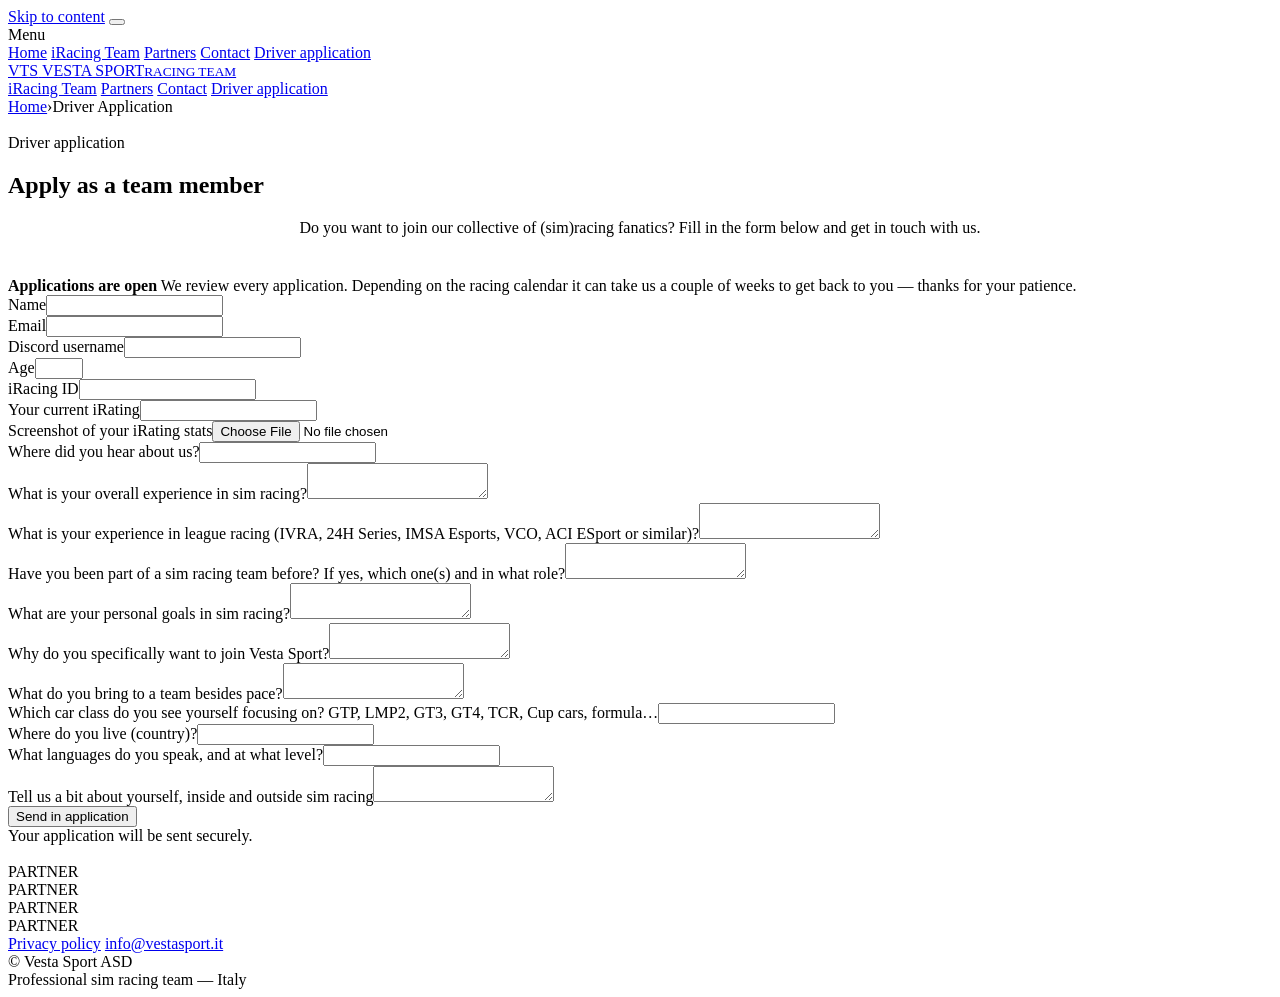
==== apply.html @ 76dfad9a "Add files via upload" ====
<!doctype html>
<html lang="en">
<head>
<meta charset="utf-8">
<meta name="viewport" content="width=device-width, initial-scale=1">
<title>Driver Application » Vesta Sport</title>
<meta name="description" content="Apply to race for Vesta Sport as a driver, engineer or spotter.">
<meta property="og:title" content="Driver Application » Vesta Sport">
<meta property="og:description" content="Apply to race for Vesta Sport as a driver, engineer or spotter.">
<meta property="og:type" content="website">
<link rel="preconnect" href="https://fonts.googleapis.com">
<link rel="preconnect" href="https://fonts.gstatic.com" crossorigin>
<link href="https://fonts.googleapis.com/css2?family=Poppins:wght@400;500;600;700;800&display=swap" rel="stylesheet">
<link rel="stylesheet" href="assets/style.css">
<link rel="icon" href="data:image/svg+xml,%3Csvg xmlns='http://www.w3.org/2000/svg' viewBox='0 0 64 64'%3E%3Cdefs%3E%3ClinearGradient id='g' x1='0' y1='0' x2='1' y2='1'%3E%3Cstop offset='0' stop-color='%230a1a4a'/%3E%3Cstop offset='.5' stop-color='%232f62ff'/%3E%3Cstop offset='1' stop-color='%23e0102b'/%3E%3C/linearGradient%3E%3C/defs%3E%3Crect width='64' height='64' rx='8' fill='url(%23g)'/%3E%3Cpath d='M16 20h8l8 18 8-18h8L34 48h-4z' fill='white'/%3E%3C/svg%3E">
</head>
<body>
<a class="skip" href="#main">Skip to content</a>

<button class="drawer-btn" id="drawerBtn" aria-label="Open navigation menu" aria-expanded="false" aria-controls="drawer">
  <i></i><i></i><i></i>
</button>
<div class="scrim" id="scrim"></div>
<nav class="drawer" id="drawer" aria-label="Main">
  <div class="lbl">Menu</div>
  <a href="index.html">Home</a>
    <a href="team.html">iRacing Team</a>
    <a href="partners.html">Partners</a>
    <a href="contact.html">Contact</a>
    <a href="apply.html">Driver application</a>
</nav>

<div class="topbar">
  <div class="wrap">
    <a class="logo" href="index.html">
      <span class="tile">VTS</span>
      <span class="name">VESTA SPORT<small>RACING TEAM</small></span>
    </a>
    <nav class="mainnav" aria-label="Primary">
        <a href="team.html">iRacing Team</a>
        <a href="partners.html">Partners</a>
        <a href="contact.html">Contact</a>
        <a href="apply.html" aria-current="page">Driver application</a></nav>
  </div>
</div>
<main id="main">
<div class="crumbs">
  <div class="wrap"><a href="index.html">Home</a><span class="sep">&rsaquo;</span><span>Driver Application</span></div>
</div>

<section class="hero page">
  <!-- HERO IMAGE - swap assets/img/apply-hero.jpg for your own photo -->
  <div class="hero-media"><img src="assets/img/apply-hero.jpg" alt=""></div>
  <div class="hero-inner">
    <div class="kicker">Driver application</div><h1>Apply as a team member</h1>
  </div>
</section>

<section class="sec">
  <div class="wrap form">
    <p class="rv" style="text-align:center;color:var(--grey);margin-bottom:40px">Do you want to join our collective of (sim)racing fanatics? Fill in the form below and get in touch with us.</p>

    <!-- OPTIONAL NOTICE - delete this block when not needed -->
    <div class="notice rv">
      <b>Applications are open</b>
      We review every application. Depending on the racing calendar it can take us a couple of weeks to get back to you &mdash; thanks for your patience.
    </div>

    <form class="rv" data-demo>
      <div class="frow">
        <div class="field"><label for="f-name">Name</label><input id="f-name" name="name" required></div>
        <div class="field"><label for="f-mail">Email</label><input id="f-mail" name="email" type="email" required></div>
      </div>
      <div class="frow">
        <div class="field"><label for="f-dis">Discord username</label><input id="f-dis" name="discord"></div>
        <div class="field"><label for="f-age">Age</label><input id="f-age" name="age" type="number" min="14" max="99"></div>
      </div>
      <div class="frow">
        <div class="field"><label for="f-id">iRacing ID</label><input id="f-id" name="iracing_id"></div>
        <div class="field"><label for="f-ir">Your current iRating</label><input id="f-ir" name="irating"></div>
      </div>
      <div class="field"><label for="f-shot">Screenshot of your iRating stats</label><input id="f-shot" name="screenshot" type="file" accept="image/*"></div>
      <div class="field"><label for="f-hear">Where did you hear about us?</label><input id="f-hear" name="source"></div>
      <div class="field"><label for="f-exp">What is your overall experience in sim racing?</label><textarea id="f-exp" name="experience"></textarea></div>
      <div class="field"><label for="f-league">What is your experience in league racing (IVRA, 24H Series, IMSA Esports, VCO, ACI ESport or similar)?</label><textarea id="f-league" name="leagues"></textarea></div>
      <div class="field"><label for="f-teams">Have you been part of a sim racing team before? If yes, which one(s) and in what role?</label><textarea id="f-teams" name="teams"></textarea></div>
      <div class="field"><label for="f-goals">What are your personal goals in sim racing?</label><textarea id="f-goals" name="goals"></textarea></div>
      <div class="field"><label for="f-why">Why do you specifically want to join Vesta Sport?</label><textarea id="f-why" name="why"></textarea></div>
      <div class="field"><label for="f-bring">What do you bring to a team besides pace?</label><textarea id="f-bring" name="bring"></textarea></div>
      <div class="field"><label for="f-class">Which car class do you see yourself focusing on? GTP, LMP2, GT3, GT4, TCR, Cup cars, formula&hellip;</label><input id="f-class" name="car_class"></div>
      <div class="frow">
        <div class="field"><label for="f-country">Where do you live (country)?</label><input id="f-country" name="country"></div>
        <div class="field"><label for="f-lang">What languages do you speak, and at what level?</label><input id="f-lang" name="languages"></div>
      </div>
      <div class="field"><label for="f-about">Tell us a bit about yourself, inside and outside sim racing</label><textarea id="f-about" name="about"></textarea></div>
      <button class="submit" type="submit">Send in application</button>
      <div class="form-note">Your application will be sent securely.</div>
    </form>
  </div>
</section>
</main>
<footer>
  <div class="foot-media"><img src="assets/img/footer.jpg" alt="" loading="lazy"></div>
  <div class="wrap foot-inner">
    <!-- PARTNER LOGOS - replace each .fslot with <img src="assets/img/partner-x.png" alt="..."> -->
    <div class="foot-partners">
      <div class="fslot">PARTNER</div>
      <div class="fslot">PARTNER</div>
      <div class="fslot">PARTNER</div>
      <div class="fslot">PARTNER</div>
    </div>
    <div class="foot-links">
      <a href="privacy-policy.html">Privacy policy</a>
      <a href="mailto:info@vestasport.it">info@vestasport.it</a>
      <div class="cr">&copy; <span data-year></span> Vesta Sport ASD</div>
      <div class="made">Professional sim racing team &mdash; Italy</div>
    </div>
  </div>
</footer>
<script src="assets/app.js"></script>
</body>
</html>
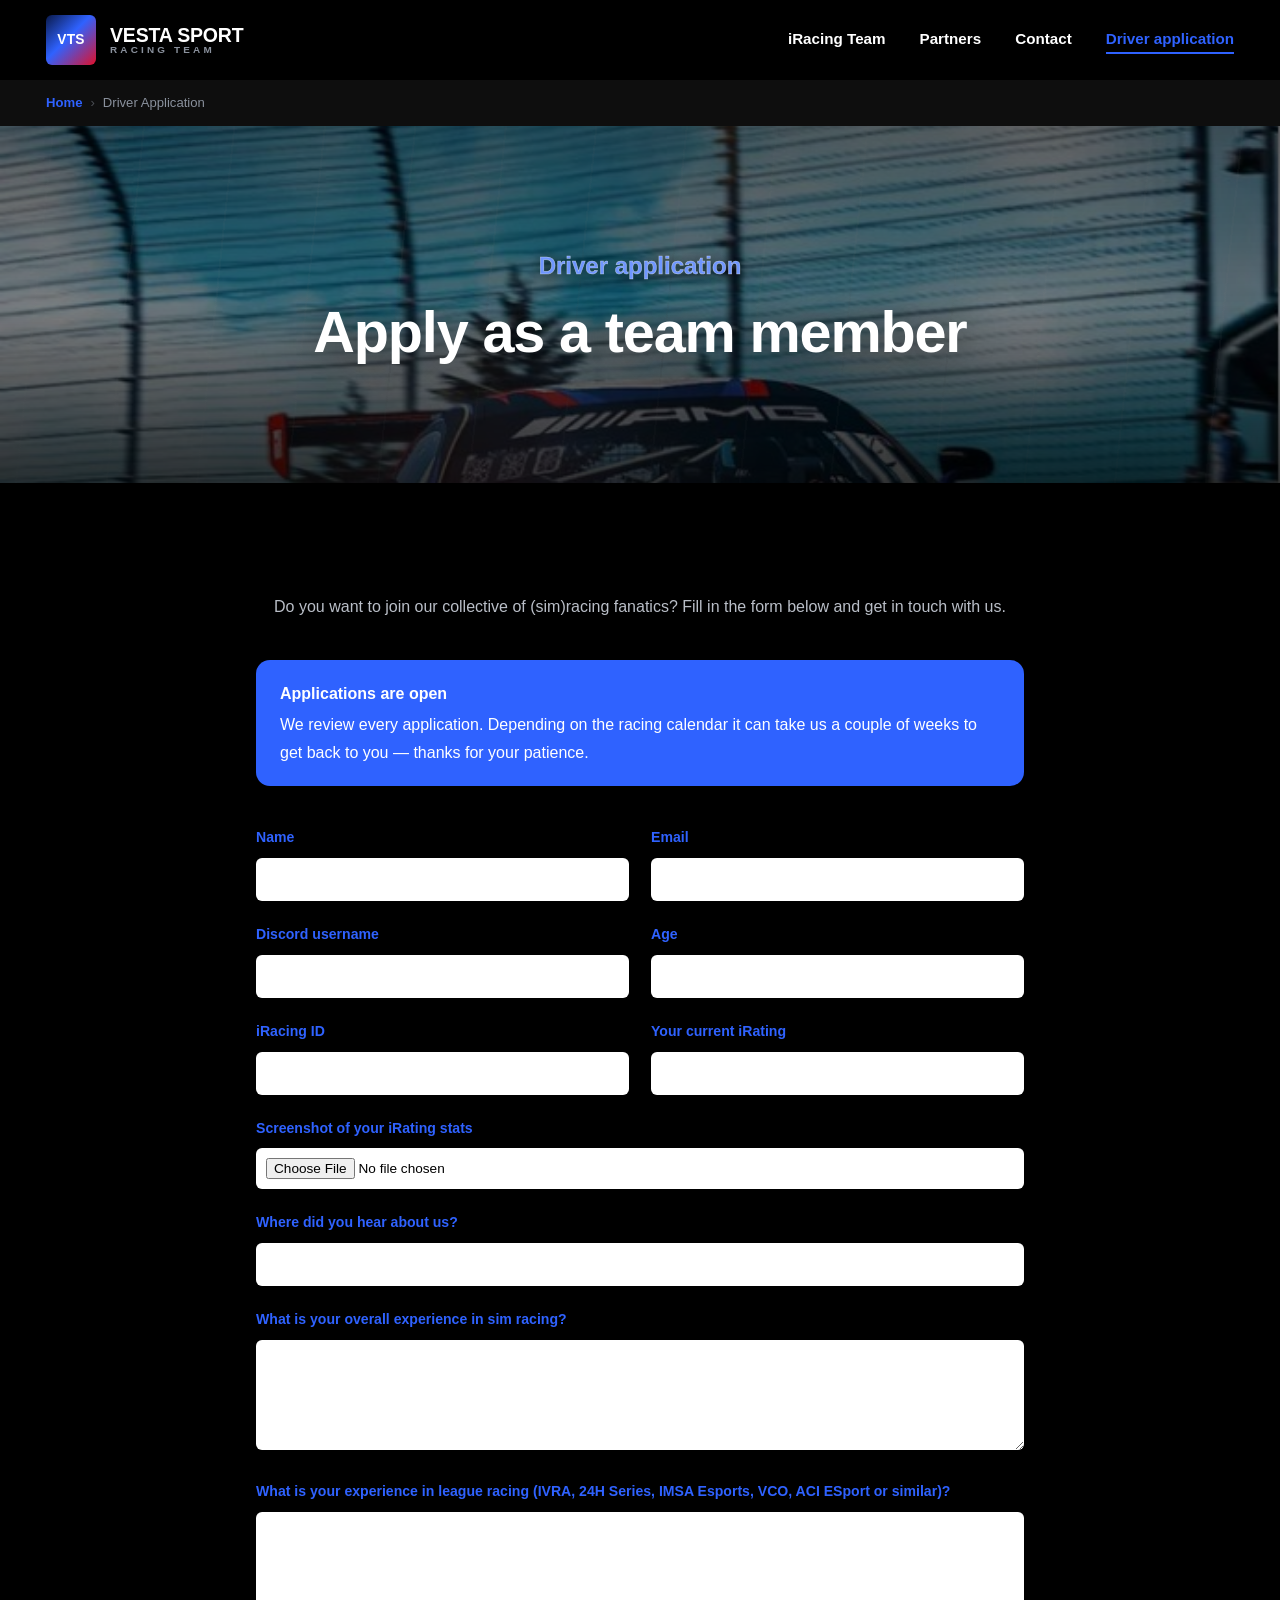
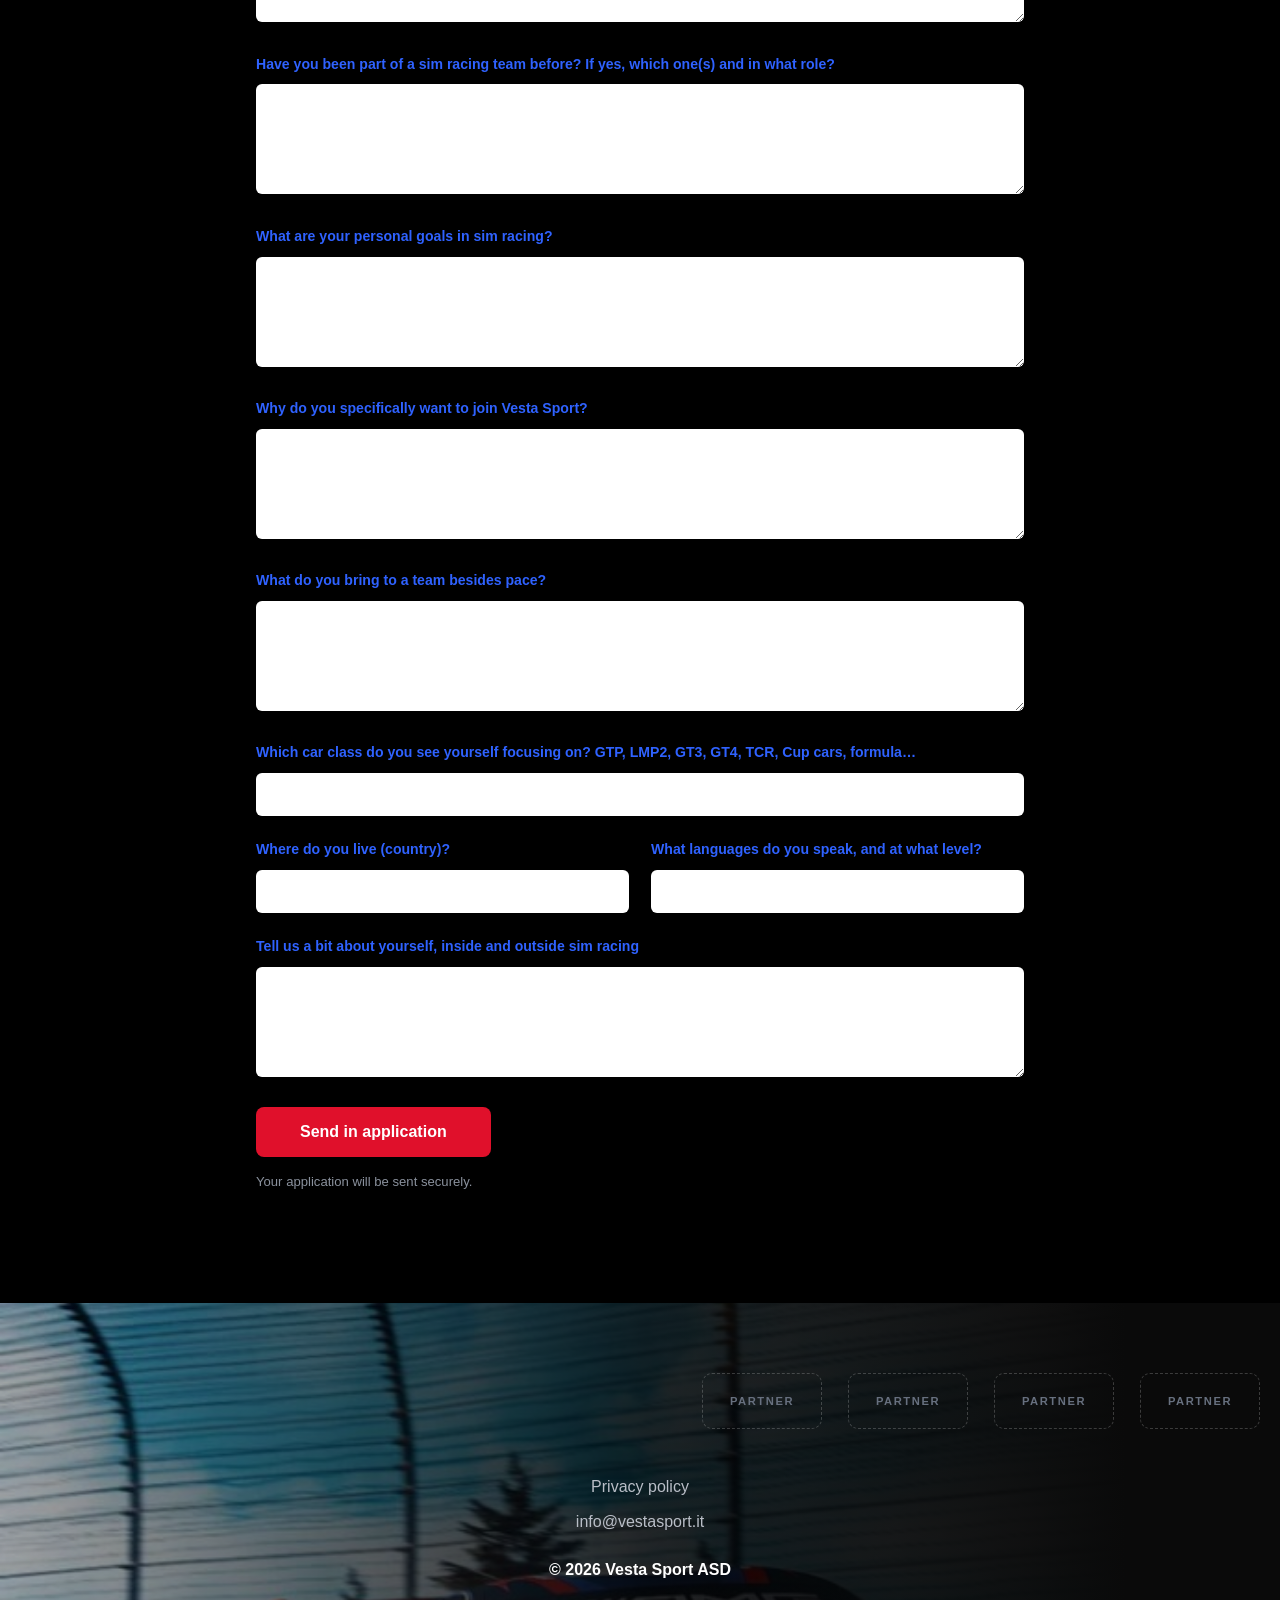
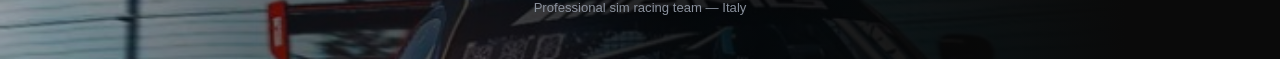
==== commit c6c58aa9: "feat: implemented transitions to the site" ====
--- a/apply.html
+++ b/apply.html
@@ -16,6 +16,7 @@
 </head>
 <body>
 <a class="skip" href="#main">Skip to content</a>
+<div class="speed-veil" aria-hidden="true"><span></span><span></span><span></span></div>
 
 <button class="drawer-btn" id="drawerBtn" aria-label="Open navigation menu" aria-expanded="false" aria-controls="drawer">
   <i></i><i></i><i></i>
--- a/assets/style.css
+++ b/assets/style.css
@@ -0,0 +1,272 @@
+/* ============================================================
+   VESTA SPORT — shared stylesheet
+   Layout & interaction pattern modelled on a classic esports
+   team site: sticky top bar + slide-in drawer, full-bleed image
+   heroes, rounded dark panels on a glowing accent background.
+   ============================================================ */
+
+:root{
+  --black:#000;
+  --panel:#141414;
+  --panel-2:#1c1c1c;
+  --white:#fff;
+  --grey:#b9bec7;
+  --grey-2:#8a919d;
+  --accent:#2f62ff;        /* Vesta blue  */
+  --accent-bright:#6f96ff; /* legible blue for text over photos */
+  --accent-2:#e0102b;      /* Vesta red   */
+  --glow:rgba(47,98,255,.55);
+  --radius:26px;
+  --maxw:1240px;
+  --bar:80px;
+  --ease-speed:cubic-bezier(.16,1,.3,1);
+  --ease-out-fast:cubic-bezier(.77,0,.18,1);
+}
+
+*{box-sizing:border-box}
+html{scroll-behavior:smooth}
+body{
+  margin:0;background:var(--black);color:var(--white);
+  font-family:"Poppins",-apple-system,BlinkMacSystemFont,"Segoe UI",Roboto,Helvetica,Arial,sans-serif;
+  font-size:16px;line-height:1.7;-webkit-font-smoothing:antialiased;overflow-x:hidden;
+}
+img{max-width:100%;display:block}
+a{color:inherit;text-decoration:none}
+::selection{background:var(--accent);color:#fff}
+.wrap{width:100%;max-width:var(--maxw);margin:0 auto;padding:0 26px}
+.acc{color:var(--accent)}
+h1,h2,h3,h4{font-weight:800;letter-spacing:-.02em;line-height:1.08;margin:0}
+p{margin:0 0 18px}
+.skip{position:absolute;left:-9999px}
+.skip:focus{left:8px;top:8px;background:#fff;color:#000;padding:8px 14px;z-index:9999}
+
+/* ---------- speed veil (page-transition wipe) ---------- */
+.speed-veil{position:fixed;inset:-5% -15%;z-index:9998;display:flex;pointer-events:none}
+.speed-veil span{flex:1;transform:skewX(-14deg) translateX(0);transition:transform .5s var(--ease-out-fast)}
+.speed-veil span:nth-child(1){background:#fff;transition-delay:0s}
+.speed-veil span:nth-child(2){background:var(--accent);transition-delay:.06s}
+.speed-veil span:nth-child(3){background:var(--accent-2);transition-delay:.12s}
+body.veil-open .speed-veil span{transform:skewX(-14deg) translateX(180vw)}
+
+/* ---------- top bar ---------- */
+.topbar{
+  position:relative;z-index:90;background:var(--black);
+  height:var(--bar);display:flex;align-items:center;
+}
+.topbar .wrap{display:flex;align-items:center;justify-content:space-between;gap:24px}
+.logo{display:flex;align-items:center;gap:14px}
+.logo .tile{
+  width:50px;height:50px;border-radius:6px;flex:0 0 auto;
+  background:linear-gradient(135deg,#0a1a4a,#2f62ff 45%,#e0102b);
+  display:grid;place-items:center;font-weight:800;font-size:.86rem;letter-spacing:.02em;
+}
+.logo .name{font-weight:800;font-size:1.22rem;line-height:1.05;letter-spacing:-.01em}
+.logo .name small{display:block;font-size:.62rem;font-weight:600;letter-spacing:.32em;color:var(--grey-2)}
+.mainnav{display:flex;align-items:center;gap:34px}
+.mainnav a{position:relative;font-weight:600;font-size:.95rem;color:#fff;transition:color .2s;padding-bottom:2px}
+.mainnav a::after{content:"";position:absolute;left:0;bottom:0;width:100%;height:2px;background:var(--accent);transform:scaleX(0);transform-origin:right;transition:transform .35s var(--ease-speed)}
+.mainnav a:hover,.mainnav a[aria-current="page"]{color:var(--accent)}
+.mainnav a:hover::after,.mainnav a[aria-current="page"]::after{transform:scaleX(1);transform-origin:left}
+
+/* ---------- drawer ---------- */
+.drawer-btn{
+  position:fixed;top:0;left:0;z-index:120;width:72px;height:52px;border:0;cursor:pointer;
+  background:#fff;border-bottom-right-radius:14px;display:flex;align-items:center;justify-content:center;
+  gap:5px;flex-direction:column;opacity:0;pointer-events:none;transform:translateY(-100%);
+  transition:opacity .3s,transform .3s;
+}
+.drawer-btn.show{opacity:1;pointer-events:auto;transform:none}
+.drawer-btn i{display:block;width:26px;height:3px;background:#000;border-radius:2px;transition:.25s}
+.drawer-btn.open i:nth-child(1){transform:translateY(8px) rotate(45deg)}
+.drawer-btn.open i:nth-child(2){opacity:0}
+.drawer-btn.open i:nth-child(3){transform:translateY(-8px) rotate(-45deg)}
+.drawer{
+  position:fixed;top:0;left:0;bottom:0;width:280px;z-index:110;background:#0a0a0a;
+  transform:translateX(-100%);transition:transform .35s cubic-bezier(.4,0,.2,1);
+  display:flex;flex-direction:column;align-items:center;padding:64px 20px 30px;gap:6px;
+}
+.drawer.open{transform:none}
+.drawer .lbl{font-size:.72rem;font-weight:700;letter-spacing:.06em;color:var(--grey-2);margin-bottom:14px}
+.drawer a{font-weight:700;font-size:1.02rem;padding:14px 10px;width:100%;text-align:center;border-radius:10px;transition:.2s}
+.drawer a:hover{background:#171717;color:var(--accent)}
+.scrim{position:fixed;inset:0;z-index:105;background:rgba(0,0,0,.6);opacity:0;pointer-events:none;transition:opacity .3s}
+.scrim.open{opacity:1;pointer-events:auto}
+
+/* ---------- breadcrumb ---------- */
+.crumbs{background:#0e0e0e;font-size:.82rem;color:var(--grey-2)}
+.crumbs .wrap{display:flex;gap:8px;align-items:center;height:46px;flex-wrap:wrap}
+.crumbs a{color:var(--accent);font-weight:600}
+.crumbs span.sep{opacity:.5}
+
+/* ---------- hero ---------- */
+.hero{position:relative;min-height:620px;display:grid;place-items:center;overflow:hidden;text-align:center}
+.hero.page{min-height:340px}
+.hero-media{position:absolute;inset:0;z-index:0}
+.hero-media img{width:100%;height:100%;object-fit:cover;animation:heroin 1.1s var(--ease-speed) both}
+.hero-media::before{content:"";position:absolute;inset:0;z-index:1;opacity:.35;pointer-events:none;background:repeating-linear-gradient(96deg,rgba(255,255,255,.14) 0 2px,transparent 2px 90px);animation:speedlines 1.1s linear 3 both}
+.hero-media::after{content:"";position:absolute;inset:0;z-index:2;background:linear-gradient(180deg,rgba(0,0,0,.55),rgba(0,0,0,.15) 45%,rgba(0,0,0,.75))}
+@keyframes speedlines{from{background-position:0 0}to{background-position:-400px 0}}
+@keyframes heroin{from{transform:scale(1.12);filter:blur(2px)}to{transform:scale(1);filter:blur(0)}}
+.hero.page .hero-media::after{background:linear-gradient(180deg,rgba(0,0,0,.62),rgba(0,0,0,.5) 50%,rgba(0,0,0,.8))}
+.hero-inner{position:relative;z-index:2;padding:120px 26px}
+.hero .kicker{
+  font-weight:700;color:var(--accent-bright);font-size:clamp(1.15rem,2.4vw,1.5rem);margin-bottom:14px;
+  text-shadow:0 2px 14px rgba(0,0,0,.9);-webkit-text-stroke:.5px rgba(255,255,255,.6);
+}
+.hero h1{font-size:clamp(2.6rem,6.4vw,4.6rem);text-shadow:0 4px 40px rgba(0,0,0,.65)}
+.hero.page h1{font-size:clamp(2.2rem,5.2vw,3.6rem)}
+.hero h1 .acc{color:var(--accent-bright);-webkit-text-stroke:1px rgba(255,255,255,.6)}
+
+/* ---------- generic sections ---------- */
+.sec{padding:110px 0}
+.sec.tight{padding:76px 0}
+.split{display:grid;grid-template-columns:.85fr 1.15fr;gap:70px;align-items:start}
+.split h2{font-size:clamp(2.4rem,5vw,3.6rem)}
+.split p{color:var(--grey)}
+.socials{display:flex;gap:18px;margin-top:6px}
+.socials a{width:38px;height:38px;display:grid;place-items:center;border-radius:10px;transition:.2s}
+.socials a:hover{background:#171717;color:var(--accent)}
+.socials svg{width:26px;height:26px}
+
+/* ---------- glow band + update cards ---------- */
+.glow{position:relative;padding:120px 0;background:var(--black)}
+.glow::before{
+  content:"";position:absolute;inset:0;
+  background:radial-gradient(56% 86% at 50% 50%,var(--glow) 0%,rgba(47,98,255,.22) 45%,transparent 74%);
+}
+.glow.red::before{background:radial-gradient(56% 86% at 50% 50%,rgba(224,16,43,.5) 0%,rgba(224,16,43,.2) 45%,transparent 74%)}
+.glow > .wrap{position:relative;z-index:2}
+.card{
+  background:var(--panel);border-radius:var(--radius);padding:48px;
+  display:grid;grid-template-columns:1fr 1fr;gap:48px;align-items:center;
+}
+.badge{
+  display:inline-block;background:var(--accent);color:#fff;border-radius:999px;
+  padding:4px 14px;font-size:.68rem;font-weight:800;letter-spacing:.12em;margin-bottom:18px;
+}
+.card h2{font-size:clamp(1.9rem,3.6vw,2.6rem);margin-bottom:20px}
+.card p{color:var(--grey);font-size:.97rem}
+.card p:last-child{margin-bottom:0}
+.card .shot{border-radius:16px;overflow:hidden;background:#0a0a0a}
+.card .shot img{width:100%;height:auto}
+a.inline{color:var(--accent);font-weight:700;border-bottom:1px solid rgba(47,98,255,.4)}
+a.inline:hover{color:#fff;border-color:#fff}
+
+/* ---------- counters ---------- */
+.counters{display:flex;justify-content:center;gap:0;margin-top:34px}
+.counter{padding:0 46px;text-align:center;position:relative}
+.counter + .counter::before{content:"";position:absolute;left:0;top:8px;bottom:8px;width:1px;background:rgba(255,255,255,.25)}
+.counter .ico{color:var(--accent);font-size:1.4rem;line-height:1}
+.counter b{display:block;font-size:2.8rem;font-weight:800;line-height:1.1}
+.counter small{display:block;color:var(--accent);font-weight:700;font-size:.95rem}
+
+/* ---------- roster ---------- */
+.group-title{text-align:center;color:var(--accent);font-weight:800;margin:56px 0 30px;font-size:1.05rem}
+.roster{display:grid;grid-template-columns:repeat(3,1fr);gap:34px 40px}
+.member{display:flex;gap:14px;align-items:flex-start}
+.member .av{
+  width:44px;height:30px;border-radius:4px;flex:0 0 auto;margin-top:6px;
+  background:linear-gradient(135deg,#0a1a4a,#2f62ff 50%,#e0102b);
+}
+.member h3{font-size:1.28rem;margin-bottom:2px}
+.member span{color:var(--grey-2);font-size:.88rem}
+.placeholder-note{
+  border:1px dashed rgba(255,255,255,.22);border-radius:14px;padding:16px 20px;
+  color:var(--grey-2);font-size:.85rem;margin-top:34px;
+}
+
+/* ---------- partner cards ---------- */
+.partner{
+  background:var(--panel);border-radius:var(--radius);padding:44px;margin-bottom:26px;
+  display:grid;grid-template-columns:280px 1fr;gap:44px;align-items:center;
+}
+.partner .plogo{
+  aspect-ratio:16/9;border-radius:14px;background:var(--panel-2);display:grid;place-items:center;
+  color:#5a6070;font-weight:700;letter-spacing:.14em;font-size:.78rem;text-align:center;padding:10px;
+}
+.partner h2{font-size:2rem;margin-bottom:14px}
+.partner p{color:var(--grey);font-size:.97rem}
+.plinks{display:flex;flex-direction:column;gap:8px;margin-top:14px}
+.plinks a{display:flex;align-items:center;gap:10px;color:var(--accent);font-weight:600;font-size:.92rem}
+.plinks a:hover{color:#fff}
+.plinks svg{width:15px;height:15px;flex:0 0 auto}
+
+/* ---------- forms ---------- */
+.form{max-width:820px;margin:0 auto}
+.notice{background:var(--accent);color:#fff;border-radius:14px;padding:20px 24px;margin-bottom:40px}
+.notice b{display:block;margin-bottom:4px}
+.frow{display:grid;grid-template-columns:1fr 1fr;gap:22px}
+.field{margin-bottom:22px}
+.field label{display:block;font-weight:700;color:var(--accent);font-size:.88rem;margin-bottom:8px}
+.field input,.field textarea,.field select{
+  width:100%;background:#fff;color:#000;border:0;border-radius:6px;padding:13px 14px;
+  font-family:inherit;font-size:.95rem;
+}
+.field textarea{min-height:110px;resize:vertical}
+.field input[type=file]{padding:10px;font-size:.85rem}
+.field input:focus,.field textarea:focus,.field select:focus{outline:3px solid var(--accent);outline-offset:1px}
+.submit{
+  background:var(--accent-2);color:#fff;border:0;border-radius:8px;padding:16px 44px;
+  font-family:inherit;font-weight:800;font-size:1rem;cursor:pointer;transition:background .2s,color .2s,transform .2s var(--ease-out-fast);
+}
+.submit:hover{background:#fff;color:#000;transform:skewX(-8deg)}
+.form-note{color:var(--grey-2);font-size:.82rem;margin-top:14px}
+
+/* ---------- contact blocks ---------- */
+.contact-panel{
+  background:#fff;color:#000;border-radius:var(--radius);padding:46px;
+  display:grid;grid-template-columns:repeat(3,1fr);gap:40px;margin-top:-90px;position:relative;z-index:5;
+}
+.cblock{display:flex;gap:16px;align-items:flex-start}
+.cblock .ci{color:var(--accent-2);flex:0 0 auto}
+.cblock .ci svg{width:34px;height:34px}
+.cblock h3{font-size:1.4rem;margin-bottom:6px}
+.cblock a{color:var(--accent-2);font-weight:600;display:flex;align-items:center;gap:8px;font-size:.95rem}
+.cblock a:hover{text-decoration:underline}
+.cblock a svg{width:15px;height:15px}
+
+/* ---------- footer ---------- */
+footer{position:relative;background:#0a0a0a;overflow:hidden}
+.foot-media{position:absolute;inset:0;z-index:0}
+.foot-media img{width:100%;height:100%;object-fit:cover;opacity:.8}
+.foot-media::after{content:"";position:absolute;inset:0;background:linear-gradient(90deg,rgba(0,0,0,.2) 0%,rgba(0,0,0,.8) 50%,#0a0a0a 88%)}
+.foot-inner{position:relative;z-index:2;padding:70px 0 40px;text-align:center}
+.foot-partners{display:flex;flex-wrap:wrap;gap:26px;justify-content:flex-end;align-items:center;margin-bottom:44px}
+.foot-partners .fslot{
+  min-width:120px;height:56px;border-radius:10px;border:1px dashed rgba(255,255,255,.2);
+  display:grid;place-items:center;color:#67707f;font-size:.7rem;font-weight:700;letter-spacing:.14em;padding:0 14px;
+}
+.foot-links{display:flex;flex-direction:column;gap:8px;align-items:center;color:var(--grey)}
+.foot-links a:hover{color:var(--accent)}
+.foot-links .cr{margin-top:12px;font-weight:700;color:#fff}
+.foot-links .made{margin-top:6px;font-size:.82rem;color:var(--grey-2)}
+
+/* ---------- reveal ---------- */
+.rv{opacity:0;transform:translateY(34px) skewY(1.5deg);transition:opacity .7s var(--ease-speed),transform .7s var(--ease-speed)}
+.rv.in{opacity:1;transform:none}
+
+@media(max-width:1000px){
+  .mainnav{display:none}
+  .topbar .wrap{padding-left:88px}   /* clear the fixed burger */
+  .drawer-btn{opacity:1;pointer-events:auto;transform:none}
+  .split,.card,.partner{grid-template-columns:1fr;gap:32px}
+  .roster{grid-template-columns:1fr 1fr}
+  .contact-panel{grid-template-columns:1fr;margin-top:-40px}
+  .foot-partners{justify-content:center}
+}
+@media(max-width:640px){
+  .wrap{padding:0 18px}
+  .sec{padding:70px 0}
+  .card,.partner{padding:30px}
+  .contact-panel{padding:30px}
+  .roster{grid-template-columns:1fr}
+  .frow{grid-template-columns:1fr}
+  .counters{flex-wrap:wrap;gap:22px}
+  .counter{padding:0 24px}
+  .hero{min-height:480px}
+  .hero-inner{padding:90px 18px}
+}
+@media(prefers-reduced-motion:reduce){
+  *{animation:none!important;transition:none!important}
+  .rv{opacity:1;transform:none}
+}
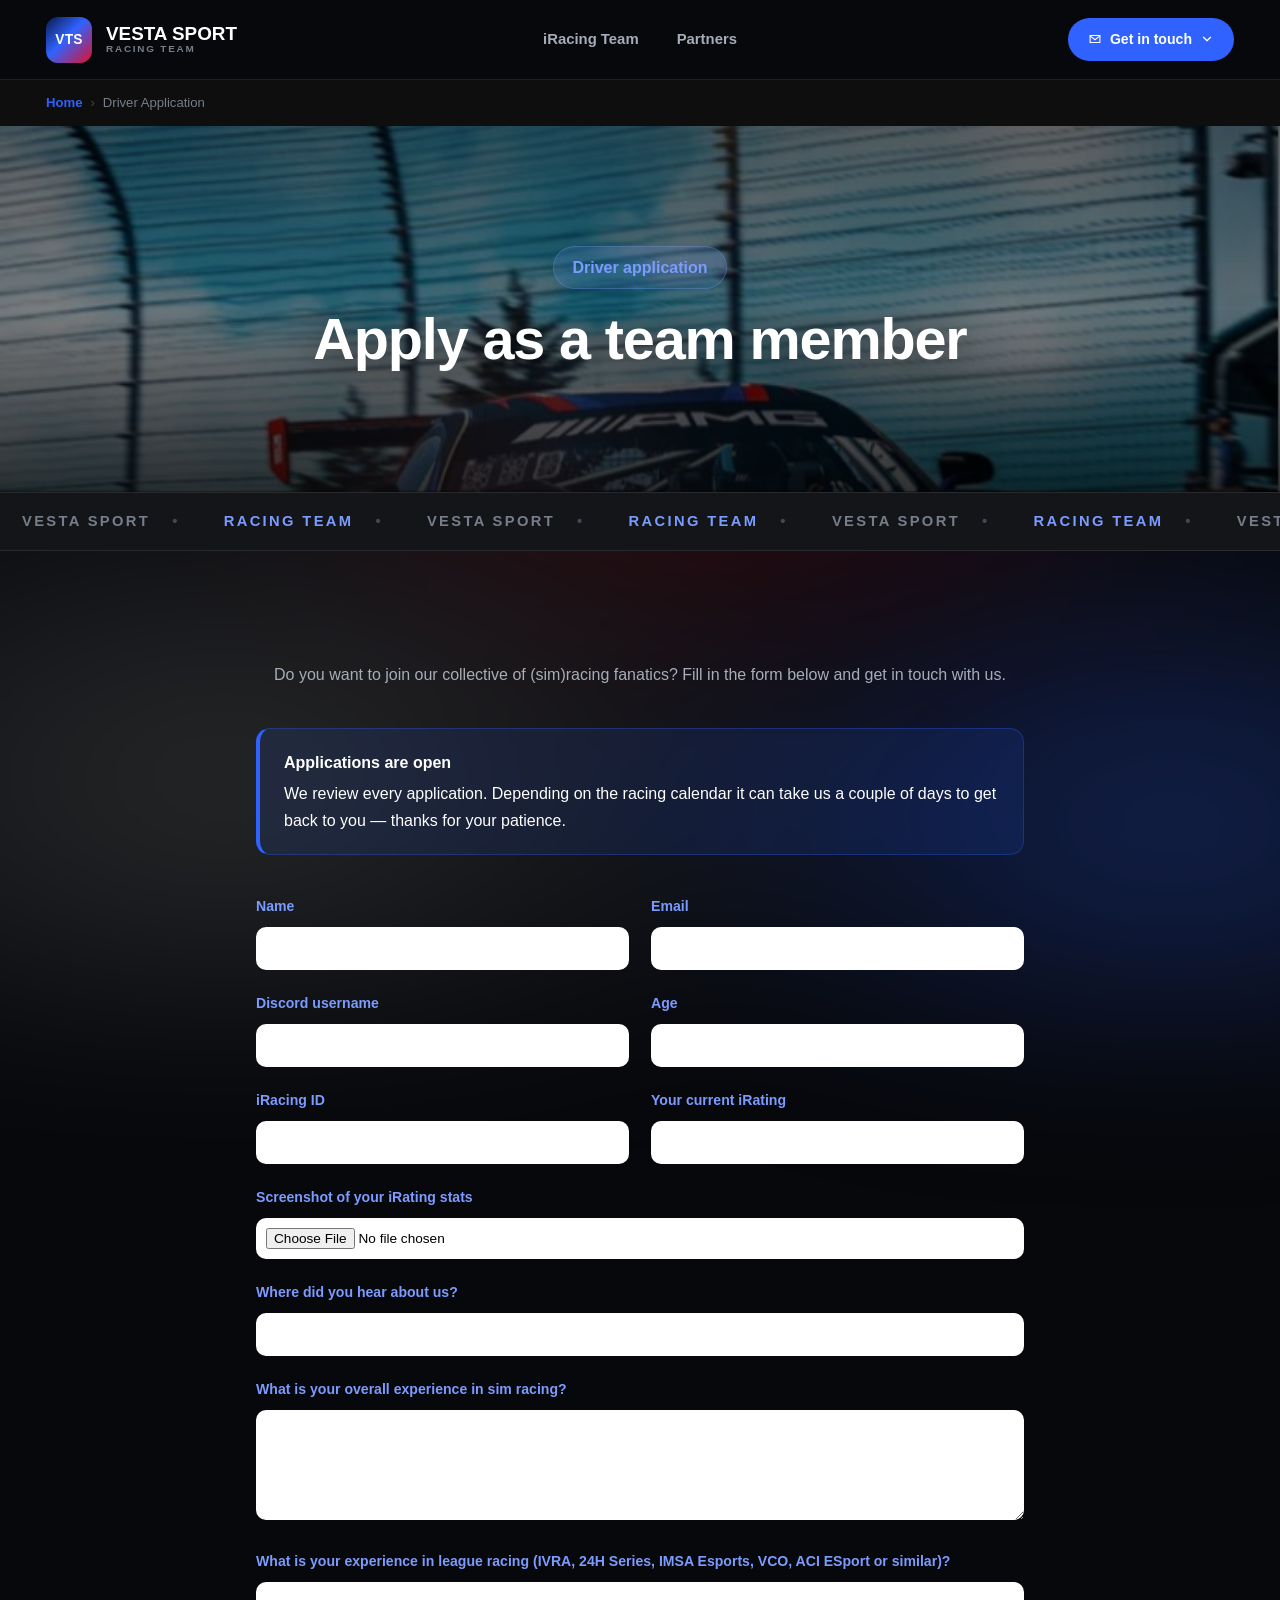
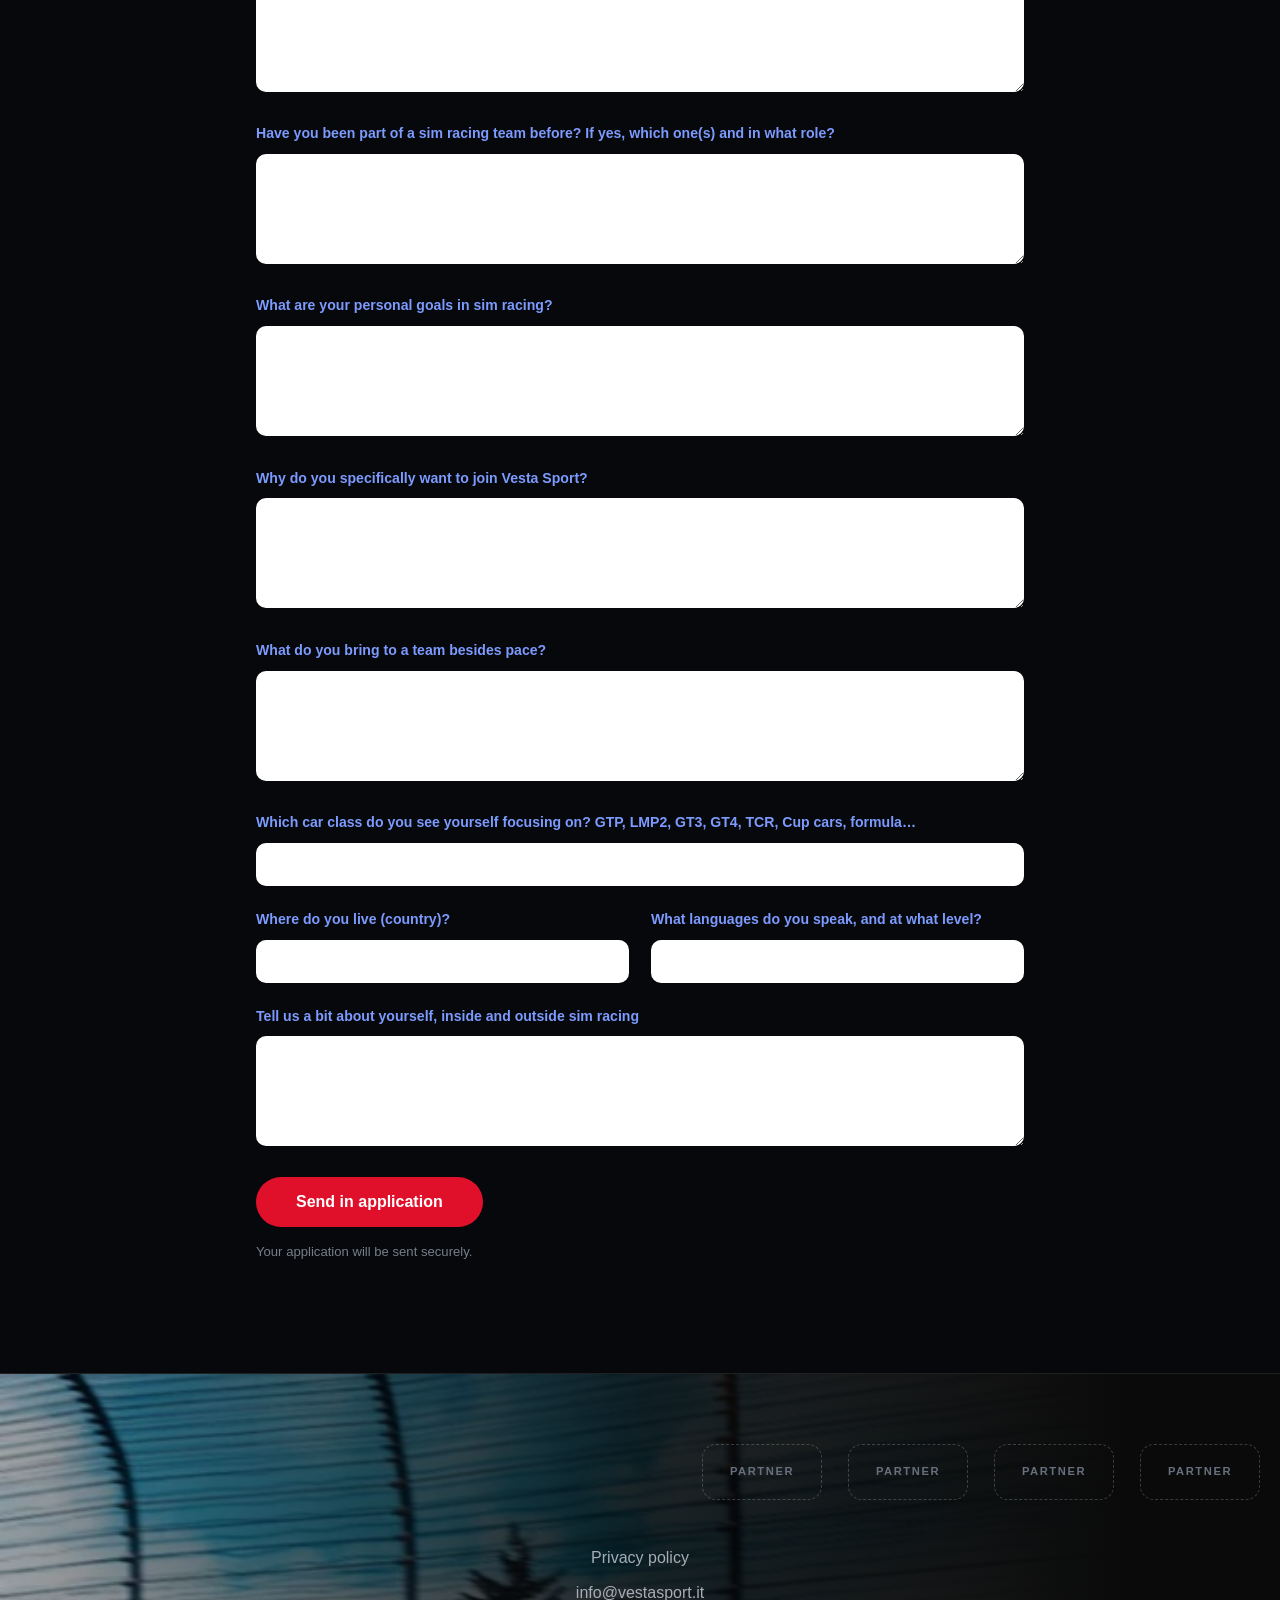
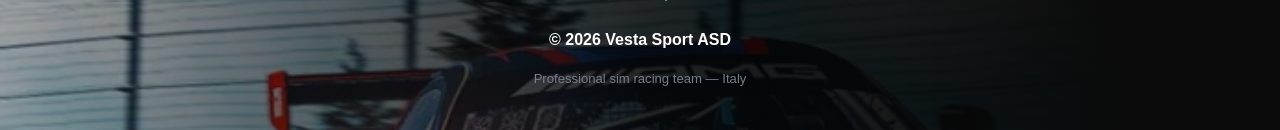
==== commit ae9172fe: "feat: changes some graphical parts of the site" ====
--- a/apply.html
+++ b/apply.html
@@ -27,8 +27,6 @@
   <a href="index.html">Home</a>
     <a href="team.html">iRacing Team</a>
     <a href="partners.html">Partners</a>
-    <a href="contact.html">Contact</a>
-    <a href="apply.html">Driver application</a>
 </nav>
 
 <div class="topbar">
@@ -39,9 +37,18 @@
     </a>
     <nav class="mainnav" aria-label="Primary">
         <a href="team.html">iRacing Team</a>
-        <a href="partners.html">Partners</a>
-        <a href="contact.html">Contact</a>
-        <a href="apply.html" aria-current="page">Driver application</a></nav>
+        <a href="partners.html">Partners</a></nav>
+    <div class="cta-dropdown" id="ctaDropdown">
+      <button class="cta-dropdown-btn" id="ctaBtn" type="button" aria-haspopup="true" aria-expanded="false" aria-controls="ctaMenu" aria-label="Get in touch">
+        <svg viewBox="0 0 20 20" fill="none" aria-hidden="true"><path d="M3 5h14v10H3z" stroke="currentColor" stroke-width="1.6" stroke-linejoin="round"/><path d="M3 5.5l7 5.5 7-5.5" stroke="currentColor" stroke-width="1.6" stroke-linecap="round" stroke-linejoin="round"/></svg>
+        <span class="cta-label">Get in touch</span>
+        <svg class="chev" viewBox="0 0 20 20" fill="none" aria-hidden="true"><path d="M5 7.5l5 5 5-5" stroke="currentColor" stroke-width="1.8" stroke-linecap="round" stroke-linejoin="round"/></svg>
+      </button>
+      <div class="cta-menu" id="ctaMenu" role="menu" aria-label="Contact options">
+        <a href="contact.html" role="menuitem"><span class="cta-title">Contact Us</span><span class="cta-sub">General inquiries</span></a>
+        <a href="apply.html" role="menuitem" aria-current="page"><span class="cta-title">Driver application</span><span class="cta-sub">Join the team</span></a>
+      </div>
+    </div>
   </div>
 </div>
 <main id="main">
@@ -57,6 +64,11 @@
   </div>
 </section>
 
+<div class="ticker" aria-hidden="true"><div class="ticker-track">
+  <span>Vesta Sport</span><span>Racing Team</span><span>Vesta Sport</span><span>Racing Team</span><span>Vesta Sport</span><span>Racing Team</span><span>Vesta Sport</span><span>Racing Team</span>
+  <span>Vesta Sport</span><span>Racing Team</span><span>Vesta Sport</span><span>Racing Team</span><span>Vesta Sport</span><span>Racing Team</span><span>Vesta Sport</span><span>Racing Team</span>
+</div></div>
+
 <section class="sec">
   <div class="wrap form">
     <p class="rv" style="text-align:center;color:var(--grey);margin-bottom:40px">Do you want to join our collective of (sim)racing fanatics? Fill in the form below and get in touch with us.</p>
@@ -64,7 +76,7 @@
     <!-- OPTIONAL NOTICE - delete this block when not needed -->
     <div class="notice rv">
       <b>Applications are open</b>
-      We review every application. Depending on the racing calendar it can take us a couple of weeks to get back to you &mdash; thanks for your patience.
+      We review every application. Depending on the racing calendar it can take us a couple of days to get back to you &mdash; thanks for your patience.
     </div>
 
     <form class="rv" data-demo>
--- a/assets/style.css
+++ b/assets/style.css
@@ -1,72 +1,128 @@
 /* ============================================================
    VESTA SPORT — shared stylesheet
-   Layout & interaction pattern modelled on a classic esports
-   team site: sticky top bar + slide-in drawer, full-bleed image
-   heroes, rounded dark panels on a glowing accent background.
+   Clean, modern layout: sticky top bar + slide-in drawer,
+   full-bleed image heroes, softly elevated rounded panels
+   on a near-black surface with restrained brand accents.
    ============================================================ */
 
 :root{
-  --black:#000;
-  --panel:#141414;
-  --panel-2:#1c1c1c;
+  --black:#07080b;
+  --panel:#131519;
+  --panel-2:#1a1d23;
   --white:#fff;
-  --grey:#b9bec7;
-  --grey-2:#8a919d;
+  --grey:#a6adb8;
+  --grey-2:#767e8a;
   --accent:#2f62ff;        /* Vesta blue  */
-  --accent-bright:#6f96ff; /* legible blue for text over photos */
+  --accent-bright:#7c9bff; /* legible blue for text over photos */
   --accent-2:#e0102b;      /* Vesta red   */
-  --glow:rgba(47,98,255,.55);
-  --radius:26px;
+  --line:rgba(255,255,255,.09);
+  --shadow:0 24px 60px -28px rgba(0,0,0,.6);
+  --radius:24px;
+  --radius-sm:14px;
+  --radius-pill:999px;
   --maxw:1240px;
   --bar:80px;
   --ease-speed:cubic-bezier(.16,1,.3,1);
-  --ease-out-fast:cubic-bezier(.77,0,.18,1);
+  --ease-out-fast:cubic-bezier(.33,1,.68,1);
+  --font-display:"Poppins",-apple-system,BlinkMacSystemFont,"Segoe UI",sans-serif;
 }
 
 *{box-sizing:border-box}
 html{scroll-behavior:smooth}
 body{
-  margin:0;background:var(--black);color:var(--white);
+  position:relative;margin:0;background:var(--black);color:var(--white);
   font-family:"Poppins",-apple-system,BlinkMacSystemFont,"Segoe UI",Roboto,Helvetica,Arial,sans-serif;
   font-size:16px;line-height:1.7;-webkit-font-smoothing:antialiased;overflow-x:hidden;
+}
+/* livery-inspired ambient background: soft blurred white/blue/red wave-like
+   blobs, sitting behind all sections as a gentle glow rather than hard edges */
+body::before{
+  content:"";position:fixed;inset:-15%;z-index:-1;pointer-events:none;
+  background:
+    radial-gradient(ellipse 55% 40% at 12% 18%,rgba(47,98,255,.4),transparent 62%),
+    radial-gradient(ellipse 50% 42% at 88% 12%,rgba(224,16,43,.32),transparent 62%),
+    radial-gradient(ellipse 65% 48% at 25% 78%,rgba(255,255,255,.14),transparent 62%),
+    radial-gradient(ellipse 55% 42% at 82% 82%,rgba(47,98,255,.3),transparent 62%),
+    radial-gradient(ellipse 48% 38% at 55% 46%,rgba(224,16,43,.22),transparent 65%);
+  filter:blur(90px);
 }
 img{max-width:100%;display:block}
 a{color:inherit;text-decoration:none}
 ::selection{background:var(--accent);color:#fff}
 .wrap{width:100%;max-width:var(--maxw);margin:0 auto;padding:0 26px}
 .acc{color:var(--accent)}
-h1,h2,h3,h4{font-weight:800;letter-spacing:-.02em;line-height:1.08;margin:0}
+h1,h2,h3,h4{font-family:var(--font-display);font-weight:700;letter-spacing:-.01em;line-height:1.12;margin:0}
 p{margin:0 0 18px}
 .skip{position:absolute;left:-9999px}
 .skip:focus{left:8px;top:8px;background:#fff;color:#000;padding:8px 14px;z-index:9999}
 
 /* ---------- speed veil (page-transition wipe) ---------- */
 .speed-veil{position:fixed;inset:-5% -15%;z-index:9998;display:flex;pointer-events:none}
-.speed-veil span{flex:1;transform:skewX(-14deg) translateX(0);transition:transform .5s var(--ease-out-fast)}
+.speed-veil span{flex:1;transform:skewX(-6deg) translateX(0);transition:transform .5s var(--ease-speed)}
 .speed-veil span:nth-child(1){background:#fff;transition-delay:0s}
 .speed-veil span:nth-child(2){background:var(--accent);transition-delay:.06s}
 .speed-veil span:nth-child(3){background:var(--accent-2);transition-delay:.12s}
-body.veil-open .speed-veil span{transform:skewX(-14deg) translateX(180vw)}
+body.veil-open .speed-veil span{transform:skewX(-6deg) translateX(180vw)}
 
 /* ---------- top bar ---------- */
 .topbar{
-  position:relative;z-index:90;background:var(--black);
+  position:relative;z-index:90;background:var(--black);border-bottom:1px solid var(--line);
   height:var(--bar);display:flex;align-items:center;
 }
-.topbar .wrap{display:flex;align-items:center;justify-content:space-between;gap:24px}
-.logo{display:flex;align-items:center;gap:14px}
+.topbar .wrap{display:grid;grid-template-columns:1fr auto 1fr;align-items:center;gap:24px}
+.logo{grid-column:1;justify-self:start;display:flex;align-items:center;gap:14px}
 .logo .tile{
-  width:50px;height:50px;border-radius:6px;flex:0 0 auto;
+  width:46px;height:46px;border-radius:12px;flex:0 0 auto;
   background:linear-gradient(135deg,#0a1a4a,#2f62ff 45%,#e0102b);
-  display:grid;place-items:center;font-weight:800;font-size:.86rem;letter-spacing:.02em;
-}
-.logo .name{font-weight:800;font-size:1.22rem;line-height:1.05;letter-spacing:-.01em}
-.logo .name small{display:block;font-size:.62rem;font-weight:600;letter-spacing:.32em;color:var(--grey-2)}
-.mainnav{display:flex;align-items:center;gap:34px}
-.mainnav a{position:relative;font-weight:600;font-size:.95rem;color:#fff;transition:color .2s;padding-bottom:2px}
-.mainnav a::after{content:"";position:absolute;left:0;bottom:0;width:100%;height:2px;background:var(--accent);transform:scaleX(0);transform-origin:right;transition:transform .35s var(--ease-speed)}
-.mainnav a:hover,.mainnav a[aria-current="page"]{color:var(--accent)}
-.mainnav a:hover::after,.mainnav a[aria-current="page"]::after{transform:scaleX(1);transform-origin:left}
+  display:grid;place-items:center;font-family:var(--font-display);font-weight:700;font-size:.86rem;letter-spacing:.02em;
+  transition:transform .35s var(--ease-speed),box-shadow .35s var(--ease-speed);
+}
+.logo:hover .tile{transform:scale(1.08) rotate(-4deg);box-shadow:0 8px 22px -6px rgba(47,98,255,.6)}
+.logo .name{font-family:var(--font-display);font-weight:700;font-size:1.18rem;line-height:1.05;letter-spacing:0}
+.logo .name small{display:block;font-size:.62rem;font-weight:600;letter-spacing:.18em;color:var(--grey-2);text-transform:uppercase}
+
+/* ---------- contact/apply dropdown ---------- */
+.cta-dropdown{grid-column:3;justify-self:end;position:relative}
+.cta-dropdown-btn{
+  display:flex;align-items:center;gap:8px;font:inherit;font-family:var(--font-display);font-weight:600;font-size:.88rem;
+  color:var(--white);background:var(--accent);border:0;padding:10px 20px;border-radius:var(--radius-pill);white-space:nowrap;cursor:pointer;
+  transition:transform .25s var(--ease-out-fast),box-shadow .25s var(--ease-out-fast),background .25s;
+}
+.cta-dropdown-btn:hover{background:var(--accent-bright);transform:translateY(-2px);box-shadow:0 10px 26px -10px rgba(47,98,255,.65)}
+.cta-dropdown-btn svg{width:14px;height:14px;flex:0 0 auto}
+.cta-dropdown-btn .chev{transition:transform .25s var(--ease-speed)}
+.cta-dropdown.open .cta-dropdown-btn .chev{transform:rotate(180deg)}
+.cta-menu{
+  position:absolute;top:calc(100% + 12px);right:0;width:232px;max-width:calc(100vw - 36px);
+  background:var(--panel-2);border:1px solid var(--line);border-radius:var(--radius-sm);box-shadow:var(--shadow);padding:8px;
+  opacity:0;visibility:hidden;transform:translateY(-8px);pointer-events:none;
+  transition:opacity .2s var(--ease-speed),transform .2s var(--ease-speed),visibility .2s;
+}
+.cta-dropdown.open .cta-menu{opacity:1;visibility:visible;transform:none;pointer-events:auto}
+.cta-menu a{display:block;padding:10px 14px;border-radius:10px;color:var(--white);transition:background .2s}
+.cta-menu a:hover,.cta-menu a:focus-visible{background:rgba(255,255,255,.07)}
+.cta-menu a[aria-current="page"]{background:rgba(47,98,255,.16)}
+.cta-menu .cta-title{display:block;font-weight:600;font-size:.9rem}
+.cta-menu .cta-sub{display:block;margin-top:2px;font-size:.74rem;color:var(--grey-2);font-weight:500}
+
+/* animated "magic line" nav: a glider span is injected by app.js and
+   glides to whichever link is hovered, resting under the active page. */
+.mainnav{grid-column:2;justify-self:center;position:relative;display:flex;align-items:center;gap:6px}
+.mainnav .nav-glider{position:absolute;top:0;left:0;height:100%;border-radius:var(--radius-pill);background:rgba(255,255,255,.08);opacity:0;transition:transform .35s var(--ease-speed),width .35s var(--ease-speed),opacity .25s;pointer-events:none;z-index:0}
+.mainnav .nav-glider.on{opacity:1}
+.mainnav a{
+  position:relative;z-index:1;font-weight:600;font-size:.93rem;color:var(--grey);padding:9px 16px;border-radius:var(--radius-pill);
+  transition:color .2s,transform .2s var(--ease-speed);
+  opacity:0;transform:translateY(-8px);animation:navIn .5s var(--ease-speed) forwards;
+}
+.mainnav a:nth-child(1){animation-delay:.04s}
+.mainnav a:nth-child(2){animation-delay:.09s}
+.mainnav a:nth-child(3){animation-delay:.14s}
+.mainnav a:nth-child(4){animation-delay:.19s}
+.mainnav a:nth-child(5){animation-delay:.24s}
+@keyframes navIn{to{opacity:1;transform:none}}
+.mainnav a:hover{color:#fff;transform:translateY(-1px)}
+.mainnav a[aria-current="page"]{color:#fff}
 
 /* ---------- drawer ---------- */
 .drawer-btn{
@@ -86,9 +142,21 @@
   display:flex;flex-direction:column;align-items:center;padding:64px 20px 30px;gap:6px;
 }
 .drawer.open{transform:none}
-.drawer .lbl{font-size:.72rem;font-weight:700;letter-spacing:.06em;color:var(--grey-2);margin-bottom:14px}
-.drawer a{font-weight:700;font-size:1.02rem;padding:14px 10px;width:100%;text-align:center;border-radius:10px;transition:.2s}
-.drawer a:hover{background:#171717;color:var(--accent)}
+.drawer .lbl{font-size:.72rem;font-weight:700;letter-spacing:.1em;text-transform:uppercase;color:var(--grey-2);margin-bottom:14px}
+.drawer a{
+  position:relative;font-weight:600;font-size:1.05rem;padding:14px 16px;width:100%;text-align:center;border-radius:var(--radius-sm);
+  opacity:0;transform:translateX(-14px);
+  transition:opacity .3s var(--ease-speed),transform .3s var(--ease-speed),background-color .2s,color .2s;
+}
+.drawer.open a{opacity:1;transform:none}
+.drawer.open a:nth-child(2){transition-delay:.05s}
+.drawer.open a:nth-child(3){transition-delay:.1s}
+.drawer.open a:nth-child(4){transition-delay:.15s}
+.drawer.open a:nth-child(5){transition-delay:.2s}
+.drawer.open a:nth-child(6){transition-delay:.25s}
+.drawer a::before{content:"";position:absolute;left:8px;top:50%;width:3px;height:0;background:var(--accent-bright);border-radius:2px;transform:translateY(-50%);transition:height .2s var(--ease-speed)}
+.drawer a:hover{background:rgba(255,255,255,.07);color:var(--accent-bright)}
+.drawer a:hover::before{height:55%}
 .scrim{position:fixed;inset:0;z-index:105;background:rgba(0,0,0,.6);opacity:0;pointer-events:none;transition:opacity .3s}
 .scrim.open{opacity:1;pointer-events:auto}
 
@@ -103,19 +171,27 @@
 .hero.page{min-height:340px}
 .hero-media{position:absolute;inset:0;z-index:0}
 .hero-media img{width:100%;height:100%;object-fit:cover;animation:heroin 1.1s var(--ease-speed) both}
-.hero-media::before{content:"";position:absolute;inset:0;z-index:1;opacity:.35;pointer-events:none;background:repeating-linear-gradient(96deg,rgba(255,255,255,.14) 0 2px,transparent 2px 90px);animation:speedlines 1.1s linear 3 both}
 .hero-media::after{content:"";position:absolute;inset:0;z-index:2;background:linear-gradient(180deg,rgba(0,0,0,.55),rgba(0,0,0,.15) 45%,rgba(0,0,0,.75))}
-@keyframes speedlines{from{background-position:0 0}to{background-position:-400px 0}}
-@keyframes heroin{from{transform:scale(1.12);filter:blur(2px)}to{transform:scale(1);filter:blur(0)}}
+@keyframes heroin{from{transform:scale(1.08);filter:blur(2px)}to{transform:scale(1);filter:blur(0)}}
 .hero.page .hero-media::after{background:linear-gradient(180deg,rgba(0,0,0,.62),rgba(0,0,0,.5) 50%,rgba(0,0,0,.8))}
 .hero-inner{position:relative;z-index:2;padding:120px 26px}
 .hero .kicker{
-  font-weight:700;color:var(--accent-bright);font-size:clamp(1.15rem,2.4vw,1.5rem);margin-bottom:14px;
-  text-shadow:0 2px 14px rgba(0,0,0,.9);-webkit-text-stroke:.5px rgba(255,255,255,.6);
-}
-.hero h1{font-size:clamp(2.6rem,6.4vw,4.6rem);text-shadow:0 4px 40px rgba(0,0,0,.65)}
+  display:inline-flex;align-items:center;gap:8px;
+  font-weight:600;color:var(--accent-bright);font-size:clamp(.9rem,1.4vw,1rem);margin-bottom:18px;
+  background:rgba(124,155,255,.14);border:1px solid rgba(124,155,255,.28);
+  padding:7px 18px;border-radius:var(--radius-pill);
+}
+.hero h1{font-size:clamp(2.8rem,7.2vw,5.4rem);font-weight:800;letter-spacing:-.02em;text-shadow:0 4px 40px rgba(0,0,0,.65)}
 .hero.page h1{font-size:clamp(2.2rem,5.2vw,3.6rem)}
-.hero h1 .acc{color:var(--accent-bright);-webkit-text-stroke:1px rgba(255,255,255,.6)}
+.hero h1 .acc{color:var(--accent-bright)}
+
+/* ---------- ticker (scrolling brand strip) ---------- */
+.ticker{overflow:hidden;background:var(--panel);border-top:1px solid var(--line);border-bottom:1px solid var(--line);padding:16px 0}
+.ticker-track{display:flex;width:max-content;animation:tickerScroll 26s linear infinite}
+.ticker-track span{display:inline-flex;align-items:center;font-family:var(--font-display);font-weight:700;font-size:.92rem;letter-spacing:.16em;text-transform:uppercase;color:var(--grey-2);padding:0 22px;white-space:nowrap}
+.ticker-track span:nth-child(even){color:var(--accent-bright)}
+.ticker-track span::after{content:"\2022";margin-left:22px;color:var(--grey-2);opacity:.5}
+@keyframes tickerScroll{from{transform:translateX(0)}to{transform:translateX(-50%)}}
 
 /* ---------- generic sections ---------- */
 .sec{padding:110px 0}
@@ -123,93 +199,98 @@
 .split{display:grid;grid-template-columns:.85fr 1.15fr;gap:70px;align-items:start}
 .split h2{font-size:clamp(2.4rem,5vw,3.6rem)}
 .split p{color:var(--grey)}
+.split .lead{font-size:clamp(1.2rem,2.1vw,1.5rem);font-weight:600;color:#fff;line-height:1.45}
+.split .lead .muted{color:var(--grey-2);font-weight:500}
 .socials{display:flex;gap:18px;margin-top:6px}
 .socials a{width:38px;height:38px;display:grid;place-items:center;border-radius:10px;transition:.2s}
 .socials a:hover{background:#171717;color:var(--accent)}
 .socials svg{width:26px;height:26px}
 
 /* ---------- glow band + update cards ---------- */
-.glow{position:relative;padding:120px 0;background:var(--black)}
+.glow{position:relative;padding:120px 0}
 .glow::before{
   content:"";position:absolute;inset:0;
-  background:radial-gradient(56% 86% at 50% 50%,var(--glow) 0%,rgba(47,98,255,.22) 45%,transparent 74%);
-}
-.glow.red::before{background:radial-gradient(56% 86% at 50% 50%,rgba(224,16,43,.5) 0%,rgba(224,16,43,.2) 45%,transparent 74%)}
+  background:radial-gradient(60% 70% at 50% 45%,rgba(47,98,255,.14) 0%,transparent 70%);
+}
+.glow.red::before{background:radial-gradient(60% 70% at 50% 45%,rgba(224,16,43,.14) 0%,transparent 70%)}
 .glow > .wrap{position:relative;z-index:2}
 .card{
-  background:var(--panel);border-radius:var(--radius);padding:48px;
+  position:relative;background:var(--panel);border:1px solid var(--line);box-shadow:var(--shadow);border-radius:var(--radius);padding:48px;
   display:grid;grid-template-columns:1fr 1fr;gap:48px;align-items:center;
 }
 .badge{
-  display:inline-block;background:var(--accent);color:#fff;border-radius:999px;
-  padding:4px 14px;font-size:.68rem;font-weight:800;letter-spacing:.12em;margin-bottom:18px;
-}
+  display:inline-flex;align-items:center;background:rgba(124,155,255,.14);border:1px solid rgba(124,155,255,.28);color:var(--accent-bright);
+  padding:6px 16px;border-radius:var(--radius-pill);font-size:.76rem;font-weight:600;letter-spacing:.04em;margin-bottom:18px;
+}
+.badge.red{background:rgba(224,16,43,.14);border-color:rgba(224,16,43,.3);color:#ff6b7d}
 .card h2{font-size:clamp(1.9rem,3.6vw,2.6rem);margin-bottom:20px}
 .card p{color:var(--grey);font-size:.97rem}
 .card p:last-child{margin-bottom:0}
 .card .shot{border-radius:16px;overflow:hidden;background:#0a0a0a}
 .card .shot img{width:100%;height:auto}
-a.inline{color:var(--accent);font-weight:700;border-bottom:1px solid rgba(47,98,255,.4)}
-a.inline:hover{color:#fff;border-color:#fff}
+a.inline{display:inline-block;color:var(--accent-bright);font-weight:600;border-bottom:1px solid rgba(124,155,255,.4);transition:color .2s,border-color .2s,transform .2s var(--ease-out-fast)}
+a.inline:hover{color:#fff;border-color:#fff;transform:translateX(4px)}
 
 /* ---------- counters ---------- */
 .counters{display:flex;justify-content:center;gap:0;margin-top:34px}
 .counter{padding:0 46px;text-align:center;position:relative}
-.counter + .counter::before{content:"";position:absolute;left:0;top:8px;bottom:8px;width:1px;background:rgba(255,255,255,.25)}
-.counter .ico{color:var(--accent);font-size:1.4rem;line-height:1}
-.counter b{display:block;font-size:2.8rem;font-weight:800;line-height:1.1}
-.counter small{display:block;color:var(--accent);font-weight:700;font-size:.95rem}
+.counter + .counter::before{content:"";position:absolute;left:0;top:8px;bottom:8px;width:1px;background:var(--line)}
+.counter .ico{color:var(--accent-bright);font-size:1.4rem;line-height:1}
+.counter b{display:block;font-size:2.8rem;font-weight:700;line-height:1.1}
+.counter small{display:block;color:var(--grey-2);font-weight:600;font-size:.86rem;letter-spacing:.02em}
 
 /* ---------- roster ---------- */
-.group-title{text-align:center;color:var(--accent);font-weight:800;margin:56px 0 30px;font-size:1.05rem}
+.group-title{text-align:center;color:var(--grey-2);font-weight:600;letter-spacing:.1em;text-transform:uppercase;margin:56px 0 30px;font-size:.86rem}
 .roster{display:grid;grid-template-columns:repeat(3,1fr);gap:34px 40px}
 .member{display:flex;gap:14px;align-items:flex-start}
 .member .av{
-  width:44px;height:30px;border-radius:4px;flex:0 0 auto;margin-top:6px;
+  width:52px;height:52px;border-radius:50%;flex:0 0 auto;margin-top:2px;
   background:linear-gradient(135deg,#0a1a4a,#2f62ff 50%,#e0102b);
 }
 .member h3{font-size:1.28rem;margin-bottom:2px}
 .member span{color:var(--grey-2);font-size:.88rem}
 .placeholder-note{
-  border:1px dashed rgba(255,255,255,.22);border-radius:14px;padding:16px 20px;
+  border:1px dashed rgba(255,255,255,.22);border-radius:var(--radius-sm);padding:16px 20px;
   color:var(--grey-2);font-size:.85rem;margin-top:34px;
 }
 
 /* ---------- partner cards ---------- */
 .partner{
-  background:var(--panel);border-radius:var(--radius);padding:44px;margin-bottom:26px;
+  position:relative;background:var(--panel);border:1px solid var(--line);box-shadow:var(--shadow);border-radius:var(--radius);padding:44px;margin-bottom:26px;
   display:grid;grid-template-columns:280px 1fr;gap:44px;align-items:center;
 }
 .partner .plogo{
-  aspect-ratio:16/9;border-radius:14px;background:var(--panel-2);display:grid;place-items:center;
+  aspect-ratio:16/9;border-radius:var(--radius-sm);background:var(--panel-2);display:grid;place-items:center;
   color:#5a6070;font-weight:700;letter-spacing:.14em;font-size:.78rem;text-align:center;padding:10px;
 }
 .partner h2{font-size:2rem;margin-bottom:14px}
 .partner p{color:var(--grey);font-size:.97rem}
 .plinks{display:flex;flex-direction:column;gap:8px;margin-top:14px}
-.plinks a{display:flex;align-items:center;gap:10px;color:var(--accent);font-weight:600;font-size:.92rem}
+.plinks a{display:flex;align-items:center;gap:10px;color:var(--accent-bright);font-weight:600;font-size:.92rem}
 .plinks a:hover{color:#fff}
 .plinks svg{width:15px;height:15px;flex:0 0 auto}
 
 /* ---------- forms ---------- */
 .form{max-width:820px;margin:0 auto}
-.notice{background:var(--accent);color:#fff;border-radius:14px;padding:20px 24px;margin-bottom:40px}
+.notice{position:relative;background:rgba(47,98,255,.12);border:1px solid rgba(47,98,255,.3);border-left:4px solid var(--accent);color:#fff;border-radius:var(--radius-sm);padding:20px 24px;margin-bottom:40px}
 .notice b{display:block;margin-bottom:4px}
 .frow{display:grid;grid-template-columns:1fr 1fr;gap:22px}
 .field{margin-bottom:22px}
-.field label{display:block;font-weight:700;color:var(--accent);font-size:.88rem;margin-bottom:8px}
+.field label{display:block;font-weight:600;color:var(--accent-bright);font-size:.88rem;margin-bottom:8px}
 .field input,.field textarea,.field select{
-  width:100%;background:#fff;color:#000;border:0;border-radius:6px;padding:13px 14px;
+  width:100%;background:#fff;color:#000;border:0;border-radius:10px;padding:13px 14px;
   font-family:inherit;font-size:.95rem;
 }
 .field textarea{min-height:110px;resize:vertical}
 .field input[type=file]{padding:10px;font-size:.85rem}
 .field input:focus,.field textarea:focus,.field select:focus{outline:3px solid var(--accent);outline-offset:1px}
 .submit{
-  background:var(--accent-2);color:#fff;border:0;border-radius:8px;padding:16px 44px;
-  font-family:inherit;font-weight:800;font-size:1rem;cursor:pointer;transition:background .2s,color .2s,transform .2s var(--ease-out-fast);
-}
-.submit:hover{background:#fff;color:#000;transform:skewX(-8deg)}
+  background:var(--accent-2);color:#fff;border:0;padding:16px 40px;
+  border-radius:var(--radius-pill);
+  font-weight:600;font-size:1rem;cursor:pointer;
+  transition:background .2s,color .2s,transform .2s var(--ease-out-fast),box-shadow .2s;
+}
+.submit:hover{background:#ff2942;transform:translateY(-2px);box-shadow:0 12px 30px -10px rgba(224,16,43,.6)}
 .form-note{color:var(--grey-2);font-size:.82rem;margin-top:14px}
 
 /* ---------- contact blocks ---------- */
@@ -226,23 +307,23 @@
 .cblock a svg{width:15px;height:15px}
 
 /* ---------- footer ---------- */
-footer{position:relative;background:#0a0a0a;overflow:hidden}
+footer{position:relative;background:#0a0a0a;border-top:1px solid var(--line);overflow:hidden}
 .foot-media{position:absolute;inset:0;z-index:0}
 .foot-media img{width:100%;height:100%;object-fit:cover;opacity:.8}
 .foot-media::after{content:"";position:absolute;inset:0;background:linear-gradient(90deg,rgba(0,0,0,.2) 0%,rgba(0,0,0,.8) 50%,#0a0a0a 88%)}
 .foot-inner{position:relative;z-index:2;padding:70px 0 40px;text-align:center}
 .foot-partners{display:flex;flex-wrap:wrap;gap:26px;justify-content:flex-end;align-items:center;margin-bottom:44px}
 .foot-partners .fslot{
-  min-width:120px;height:56px;border-radius:10px;border:1px dashed rgba(255,255,255,.2);
+  min-width:120px;height:56px;border-radius:var(--radius-sm);border:1px dashed rgba(255,255,255,.2);
   display:grid;place-items:center;color:#67707f;font-size:.7rem;font-weight:700;letter-spacing:.14em;padding:0 14px;
 }
 .foot-links{display:flex;flex-direction:column;gap:8px;align-items:center;color:var(--grey)}
-.foot-links a:hover{color:var(--accent)}
+.foot-links a:hover{color:var(--accent-bright)}
 .foot-links .cr{margin-top:12px;font-weight:700;color:#fff}
 .foot-links .made{margin-top:6px;font-size:.82rem;color:var(--grey-2)}
 
 /* ---------- reveal ---------- */
-.rv{opacity:0;transform:translateY(34px) skewY(1.5deg);transition:opacity .7s var(--ease-speed),transform .7s var(--ease-speed)}
+.rv{opacity:0;transform:translateY(26px);transition:opacity .7s var(--ease-speed),transform .7s var(--ease-speed)}
 .rv.in{opacity:1;transform:none}
 
 @media(max-width:1000px){
@@ -265,8 +346,12 @@
   .counter{padding:0 24px}
   .hero{min-height:480px}
   .hero-inner{padding:90px 18px}
+  .cta-dropdown-btn{padding:10px 12px}
+  .cta-dropdown-btn .cta-label{display:none}
+  .cta-menu{width:216px}
 }
 @media(prefers-reduced-motion:reduce){
   *{animation:none!important;transition:none!important}
   .rv{opacity:1;transform:none}
-}
+  .mainnav a,.drawer a{opacity:1!important;transform:none!important}
+}
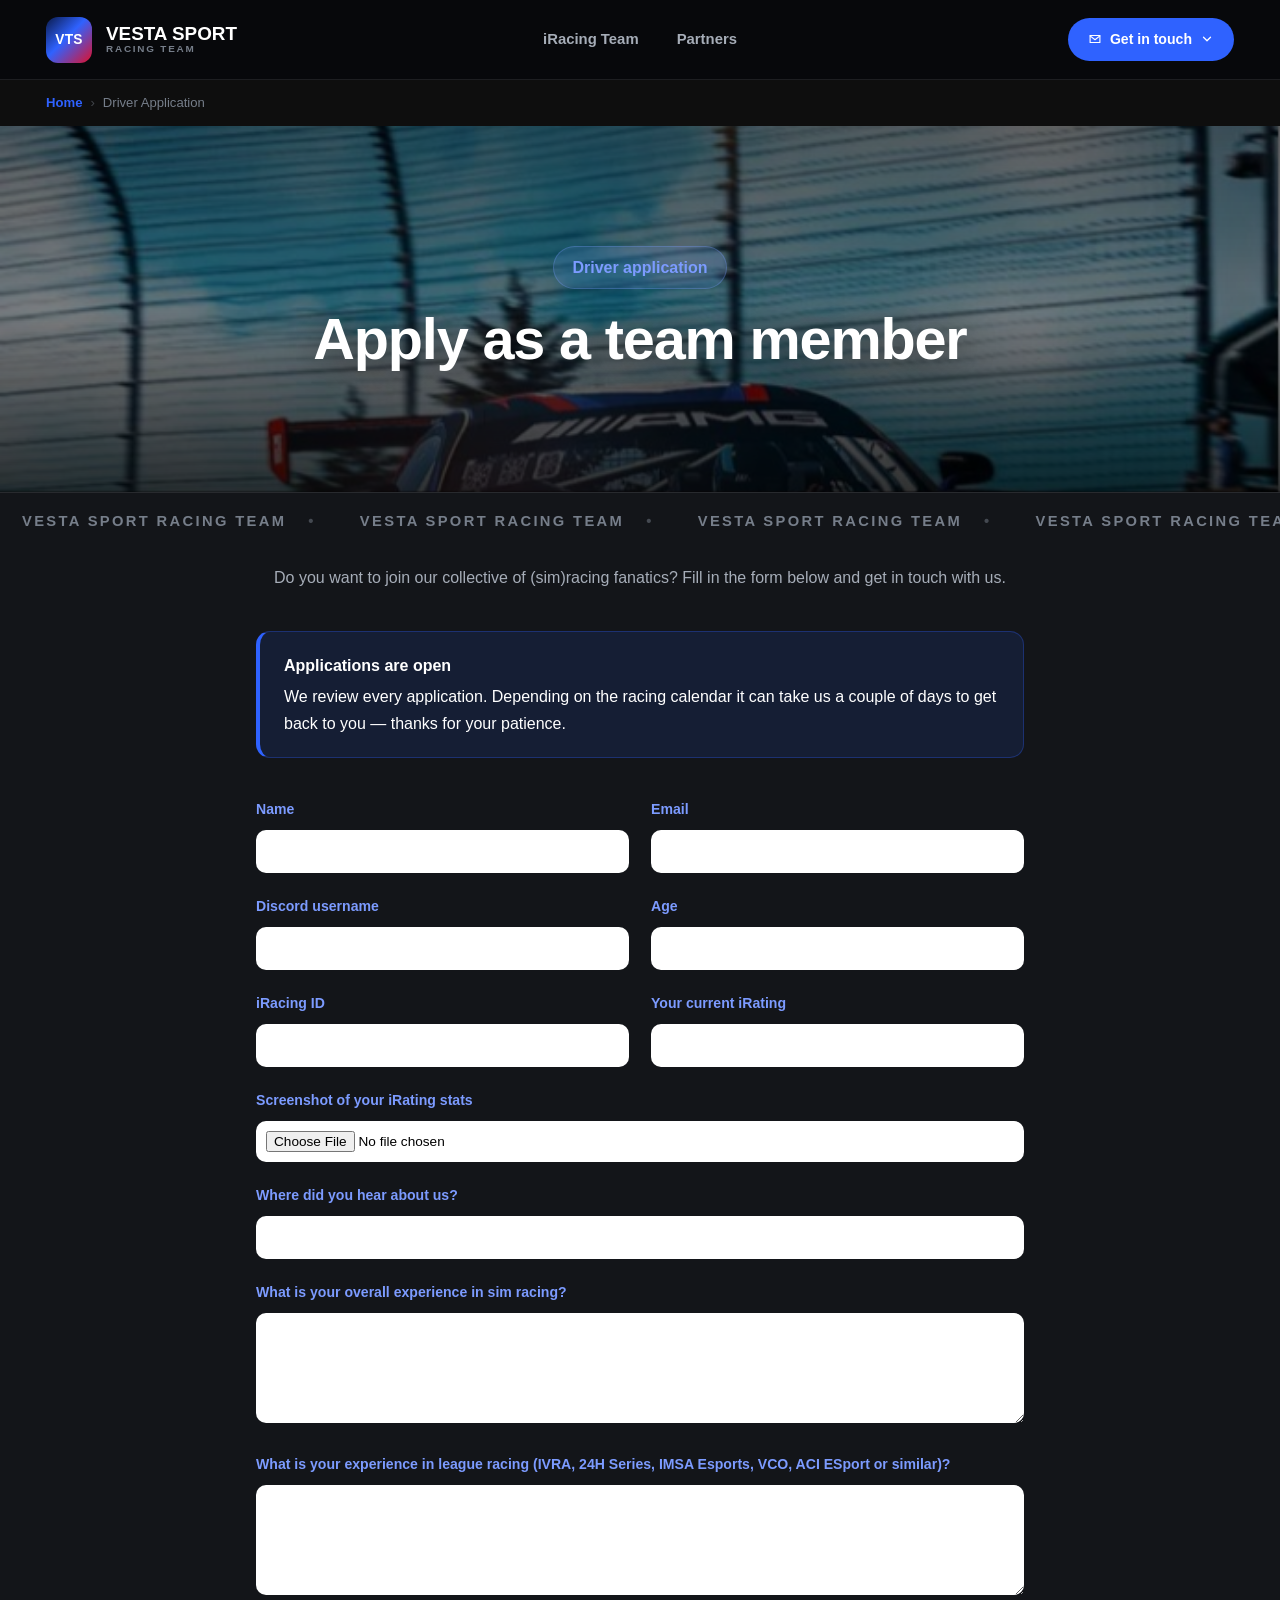
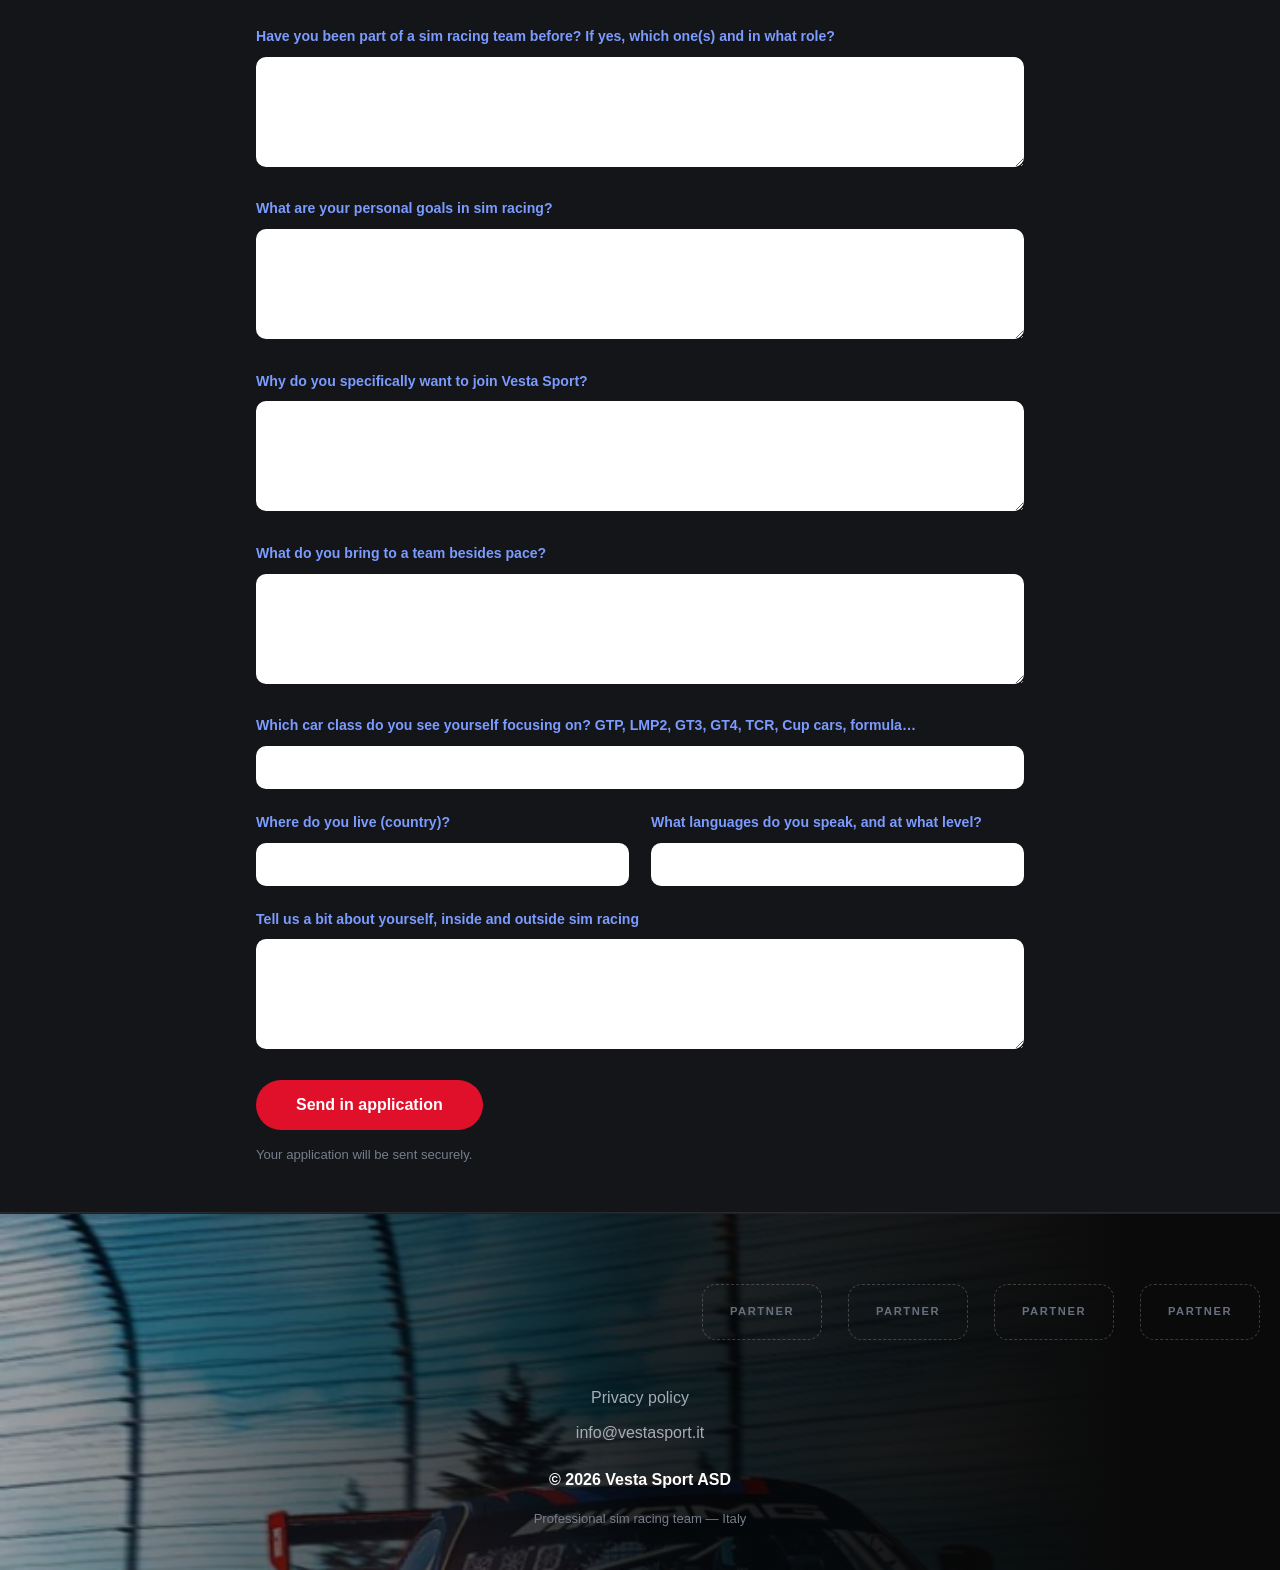
==== commit 37647298: "feat: added 404 and edited index" ====
--- a/apply.html
+++ b/apply.html
@@ -65,8 +65,10 @@
 </section>
 
 <div class="ticker" aria-hidden="true"><div class="ticker-track">
-  <span>Vesta Sport</span><span>Racing Team</span><span>Vesta Sport</span><span>Racing Team</span><span>Vesta Sport</span><span>Racing Team</span><span>Vesta Sport</span><span>Racing Team</span>
-  <span>Vesta Sport</span><span>Racing Team</span><span>Vesta Sport</span><span>Racing Team</span><span>Vesta Sport</span><span>Racing Team</span><span>Vesta Sport</span><span>Racing Team</span>
+  <span>Vesta Sport Racing Team</span><span>Vesta Sport Racing Team</span><span>Vesta Sport Racing Team</span><span>Vesta Sport Racing Team</span>
+  <span>Vesta Sport Racing Team</span><span>Vesta Sport Racing Team</span><span>Vesta Sport Racing Team</span><span>Vesta Sport Racing Team</span>
+  <span>Vesta Sport Racing Team</span><span>Vesta Sport Racing Team</span><span>Vesta Sport Racing Team</span><span>Vesta Sport Racing Team</span>
+  <span>Vesta Sport Racing Team</span><span>Vesta Sport Racing Team</span><span>Vesta Sport Racing Team</span><span>Vesta Sport Racing Team</span
 </div></div>
 
 <section class="sec">
--- a/assets/style.css
+++ b/assets/style.css
@@ -188,13 +188,12 @@
 /* ---------- ticker (scrolling brand strip) ---------- */
 .ticker{overflow:hidden;background:var(--panel);border-top:1px solid var(--line);border-bottom:1px solid var(--line);padding:16px 0}
 .ticker-track{display:flex;width:max-content;animation:tickerScroll 26s linear infinite}
-.ticker-track span{display:inline-flex;align-items:center;font-family:var(--font-display);font-weight:700;font-size:.92rem;letter-spacing:.16em;text-transform:uppercase;color:var(--grey-2);padding:0 22px;white-space:nowrap}
-.ticker-track span:nth-child(even){color:var(--accent-bright)}
-.ticker-track span::after{content:"\2022";margin-left:22px;color:var(--grey-2);opacity:.5}
+.ticker-track>span{display:inline-flex;align-items:center;font-family:var(--font-display);font-weight:700;font-size:.92rem;letter-spacing:.16em;text-transform:uppercase;color:var(--grey-2);padding:0 22px;white-space:nowrap}
+.ticker-track>span::after{content:"\2022";margin-left:22px;color:var(--grey-2);opacity:.5}
 @keyframes tickerScroll{from{transform:translateX(0)}to{transform:translateX(-50%)}}
 
 /* ---------- generic sections ---------- */
-.sec{padding:110px 0}
+.sec{padding:30px 0}
 .sec.tight{padding:76px 0}
 .split{display:grid;grid-template-columns:.85fr 1.15fr;gap:70px;align-items:start}
 .split h2{font-size:clamp(2.4rem,5vw,3.6rem)}
@@ -207,7 +206,7 @@
 .socials svg{width:26px;height:26px}
 
 /* ---------- glow band + update cards ---------- */
-.glow{position:relative;padding:120px 0}
+.glow{position:relative;padding:30px 0}
 .glow::before{
   content:"";position:absolute;inset:0;
   background:radial-gradient(60% 70% at 50% 45%,rgba(47,98,255,.14) 0%,transparent 70%);
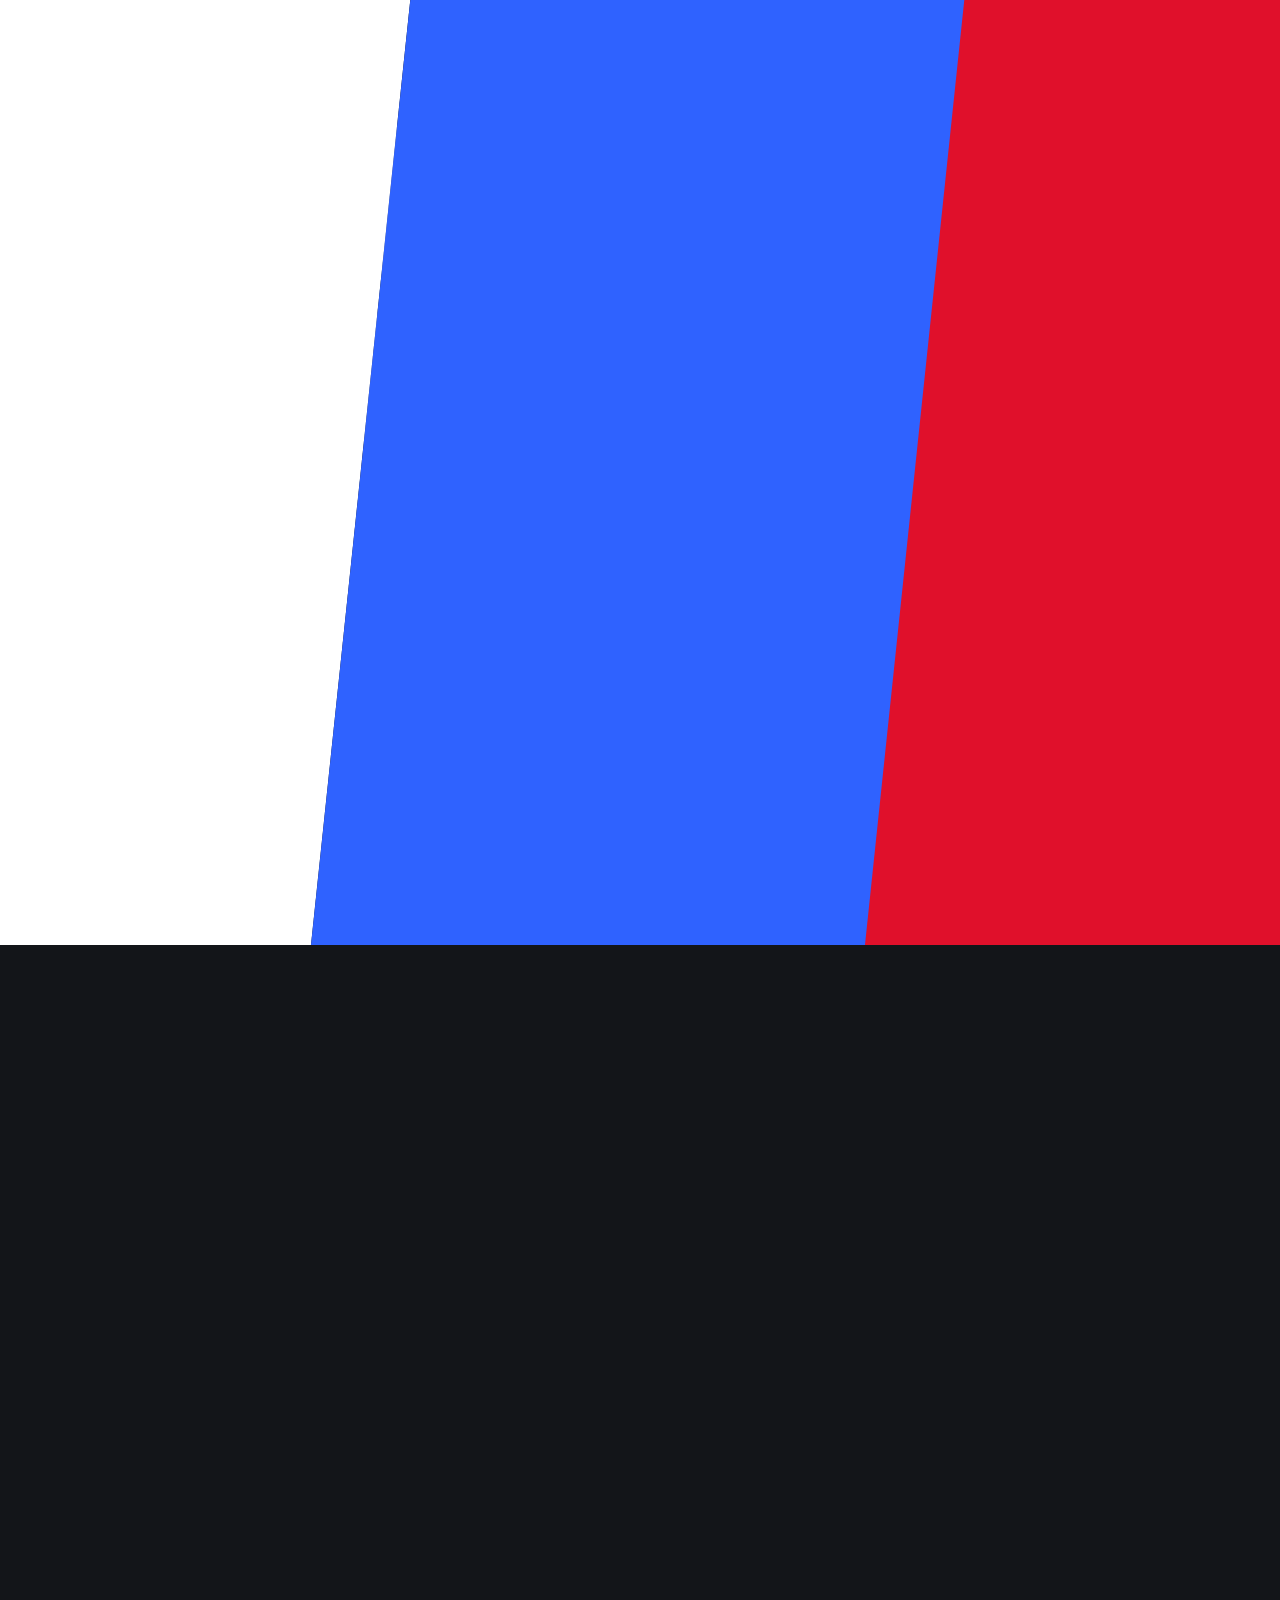
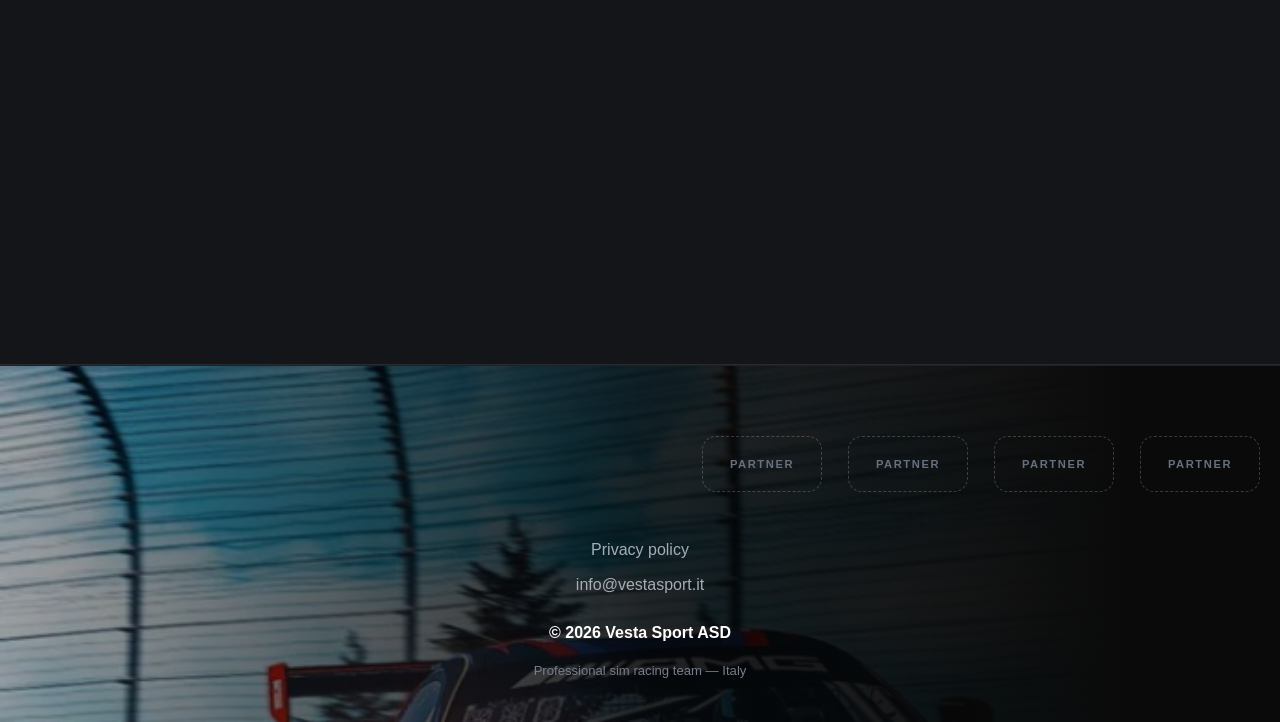
==== commit 6cb77c6b: "feat: contact us redesign" ====
--- a/apply.html
+++ b/apply.html
@@ -3,6 +3,7 @@
 <head>
 <meta charset="utf-8">
 <meta name="viewport" content="width=device-width, initial-scale=1">
+<meta http-equiv="refresh" content="0; url=contact.html">
 <title>Driver Application » Vesta Sport</title>
 <meta name="description" content="Apply to race for Vesta Sport as a driver, engineer or spotter.">
 <meta property="og:title" content="Driver Application » Vesta Sport">
@@ -45,8 +46,7 @@
         <svg class="chev" viewBox="0 0 20 20" fill="none" aria-hidden="true"><path d="M5 7.5l5 5 5-5" stroke="currentColor" stroke-width="1.8" stroke-linecap="round" stroke-linejoin="round"/></svg>
       </button>
       <div class="cta-menu" id="ctaMenu" role="menu" aria-label="Contact options">
-        <a href="contact.html" role="menuitem"><span class="cta-title">Contact Us</span><span class="cta-sub">General inquiries</span></a>
-        <a href="apply.html" role="menuitem" aria-current="page"><span class="cta-title">Driver application</span><span class="cta-sub">Join the team</span></a>
+        <a href="contact.html" role="menuitem"><span class="cta-title">Contact Us</span><span class="cta-sub">Get in touch with the team</span></a>
       </div>
     </div>
   </div>
--- a/assets/style.css
+++ b/assets/style.css
@@ -81,8 +81,18 @@
 .logo .name{font-family:var(--font-display);font-weight:700;font-size:1.18rem;line-height:1.05;letter-spacing:0}
 .logo .name small{display:block;font-size:.62rem;font-weight:600;letter-spacing:.18em;color:var(--grey-2);text-transform:uppercase}
 
-/* ---------- contact/apply dropdown ---------- */
-.cta-dropdown{grid-column:3;justify-self:end;position:relative}
+/* ---------- contact button ---------- */
+.cta-btn-wrapper{grid-column:3;justify-self:end}
+.cta-btn{
+  display:inline-flex;align-items:center;gap:8px;font:inherit;font-family:var(--font-display);font-weight:600;font-size:.88rem;
+  color:#fff;background:linear-gradient(135deg,var(--accent),var(--accent-2));border:0;padding:10px 20px;
+  border-radius:var(--radius-pill);white-space:nowrap;cursor:pointer;text-decoration:none;
+  transition:all .25s var(--ease-out-fast);box-shadow:0 8px 24px -8px rgba(47,98,255,.4)
+}
+.cta-btn:hover{
+  background:linear-gradient(135deg,var(--accent-2),#ff2942);transform:translateY(-2px);
+  box-shadow:0 10px 36px -10px rgba(224,16,43,.6)
+}
 .cta-dropdown-btn{
   display:flex;align-items:center;gap:8px;font:inherit;font-family:var(--font-display);font-weight:600;font-size:.88rem;
   color:var(--white);background:var(--accent);border:0;padding:10px 20px;border-radius:var(--radius-pill);white-space:nowrap;cursor:pointer;
@@ -226,9 +236,23 @@
 .card p{color:var(--grey);font-size:.97rem}
 .card p:last-child{margin-bottom:0}
 .card .shot{border-radius:16px;overflow:hidden;background:#0a0a0a}
-.card .shot img{width:100%;height:auto}
+.card .shot img{width:100%;height:auto;display:block}
+.card.rev .shot{order:-1}
 a.inline{display:inline-block;color:var(--accent-bright);font-weight:600;border-bottom:1px solid rgba(124,155,255,.4);transition:color .2s,border-color .2s,transform .2s var(--ease-out-fast)}
 a.inline:hover{color:#fff;border-color:#fff;transform:translateX(4px)}
+
+/* ---------- discipline cards (Race programmes) ---------- */
+.disciplines{display:grid;grid-template-columns:repeat(3,1fr);gap:26px;margin-top:50px}
+.discipline{
+  background:var(--panel);border:1px solid var(--line);border-radius:var(--radius);overflow:hidden;box-shadow:var(--shadow);
+  transition:transform .35s var(--ease-speed),border-color .35s;
+}
+.discipline:hover{transform:translateY(-6px);border-color:rgba(124,155,255,.35)}
+.discipline .dshot{aspect-ratio:16/10;overflow:hidden;background:#0a0a0a}
+.discipline .dshot img{width:100%;height:100%;object-fit:cover;transition:transform .5s var(--ease-speed)}
+.discipline:hover .dshot img{transform:scale(1.07)}
+.discipline h3{font-size:1.15rem;font-weight:700;margin:22px 24px 8px}
+.discipline p{color:var(--grey);font-size:.92rem;line-height:1.55;margin:0 24px 24px}
 
 /* ---------- counters ---------- */
 .counters{display:flex;justify-content:center;gap:0;margin-top:34px}
@@ -280,6 +304,7 @@
   width:100%;background:#fff;color:#000;border:0;border-radius:10px;padding:13px 14px;
   font-family:inherit;font-size:.95rem;
 }
+.field select{appearance:none;background-image:url("data:image/svg+xml,%3Csvg xmlns='http://www.w3.org/2000/svg' viewBox='0 0 20 20' fill='none'%3E%3Cpath d='M5 7.5l5 5 5-5' stroke='%232f62ff' stroke-width='2' stroke-linecap='round' stroke-linejoin='round'/%3E%3C/svg%3E");background-repeat:no-repeat;background-position:right 10px center;background-size:20px;padding-right:36px;cursor:pointer}
 .field textarea{min-height:110px;resize:vertical}
 .field input[type=file]{padding:10px;font-size:.85rem}
 .field input:focus,.field textarea:focus,.field select:focus{outline:3px solid var(--accent);outline-offset:1px}
@@ -292,18 +317,57 @@
 .submit:hover{background:#ff2942;transform:translateY(-2px);box-shadow:0 12px 30px -10px rgba(224,16,43,.6)}
 .form-note{color:var(--grey-2);font-size:.82rem;margin-top:14px}
 
-/* ---------- contact blocks ---------- */
-.contact-panel{
-  background:#fff;color:#000;border-radius:var(--radius);padding:46px;
-  display:grid;grid-template-columns:repeat(3,1fr);gap:40px;margin-top:-90px;position:relative;z-index:5;
-}
-.cblock{display:flex;gap:16px;align-items:flex-start}
-.cblock .ci{color:var(--accent-2);flex:0 0 auto}
-.cblock .ci svg{width:34px;height:34px}
-.cblock h3{font-size:1.4rem;margin-bottom:6px}
-.cblock a{color:var(--accent-2);font-weight:600;display:flex;align-items:center;gap:8px;font-size:.95rem}
-.cblock a:hover{text-decoration:underline}
-.cblock a svg{width:15px;height:15px}
+/* ---------- contact card (modern redesign) ---------- */
+.contact-card{
+  background:var(--panel);border:1px solid rgba(124,155,255,.15);border-radius:var(--radius);
+  padding:48px;overflow:hidden;position:relative;z-index:5;box-shadow:0 8px 32px rgba(0,0,0,.3);
+  max-width:920px;margin:0 auto;
+}
+.contact-card-header{text-align:center;margin-bottom:44px}
+.contact-card-header h2{
+  font-size:2.2rem;margin-bottom:10px;
+  background:linear-gradient(135deg,var(--accent-bright),var(--accent-2));-webkit-background-clip:text;
+  -webkit-text-fill-color:transparent;background-clip:text
+}
+.contact-card-header p{color:var(--grey);font-size:1.05rem}
+
+.contact-methods{display:flex;flex-direction:column;gap:28px;margin-bottom:36px}
+.contact-item{
+  display:grid;grid-template-columns:60px 1fr;gap:22px;align-items:start;
+  padding:24px;background:rgba(47,98,255,.06);border:1px solid rgba(124,155,255,.12);border-radius:var(--radius-sm);
+  transition:all .3s var(--ease-out-fast);
+}
+.contact-item:hover{
+  background:rgba(47,98,255,.1);border-color:rgba(124,155,255,.25);transform:translateX(4px);
+  box-shadow:0 6px 20px rgba(47,98,255,.15)
+}
+.contact-icon{
+  flex:0 0 auto;width:50px;height:50px;border-radius:12px;
+  background:linear-gradient(135deg,rgba(124,155,255,.2),rgba(224,16,43,.2));
+  display:grid;place-items:center;color:var(--accent-bright)
+}
+.contact-icon svg{width:24px;height:24px}
+.contact-content h3{font-size:1.2rem;margin-bottom:8px;color:#fff}
+.contact-link{
+  color:var(--accent-bright);font-weight:600;display:inline-flex;align-items:center;gap:6px;
+  font-size:.95rem;transition:all .2s;margin-bottom:6px
+}
+.contact-link svg{width:14px;height:14px}
+.contact-link:hover{color:var(--accent-2);transform:translateX(2px)}
+.contact-meta{color:var(--grey-2);font-size:.87rem;margin:0}
+
+.contact-links-group{display:flex;flex-direction:column;gap:8px}
+
+.contact-divider{
+  height:1px;background:linear-gradient(90deg,transparent,var(--line),transparent);
+  margin:32px 0;
+}
+
+.contact-form-section{text-align:center}
+.contact-form-section h3{font-size:1.5rem;margin-bottom:8px}
+.contact-form-section > p{color:var(--grey);margin-bottom:24px}
+
+.contact-form{max-width:100%}
 
 /* ---------- footer ---------- */
 footer{position:relative;background:#0a0a0a;border-top:1px solid var(--line);overflow:hidden}
@@ -330,15 +394,20 @@
   .topbar .wrap{padding-left:88px}   /* clear the fixed burger */
   .drawer-btn{opacity:1;pointer-events:auto;transform:none}
   .split,.card,.partner{grid-template-columns:1fr;gap:32px}
+  .card.rev .shot{order:0}
+  .disciplines{grid-template-columns:1fr 1fr}
   .roster{grid-template-columns:1fr 1fr}
-  .contact-panel{grid-template-columns:1fr;margin-top:-40px}
+  .contact-card{padding:36px}
   .foot-partners{justify-content:center}
 }
 @media(max-width:640px){
   .wrap{padding:0 18px}
   .sec{padding:70px 0}
   .card,.partner{padding:30px}
-  .contact-panel{padding:30px}
+  .contact-card{padding:24px;margin-top:0}
+  .contact-card-header h2{font-size:1.7rem}
+  .contact-item{grid-template-columns:50px 1fr;gap:16px;padding:18px}
+  .disciplines{grid-template-columns:1fr}
   .roster{grid-template-columns:1fr}
   .frow{grid-template-columns:1fr}
   .counters{flex-wrap:wrap;gap:22px}
